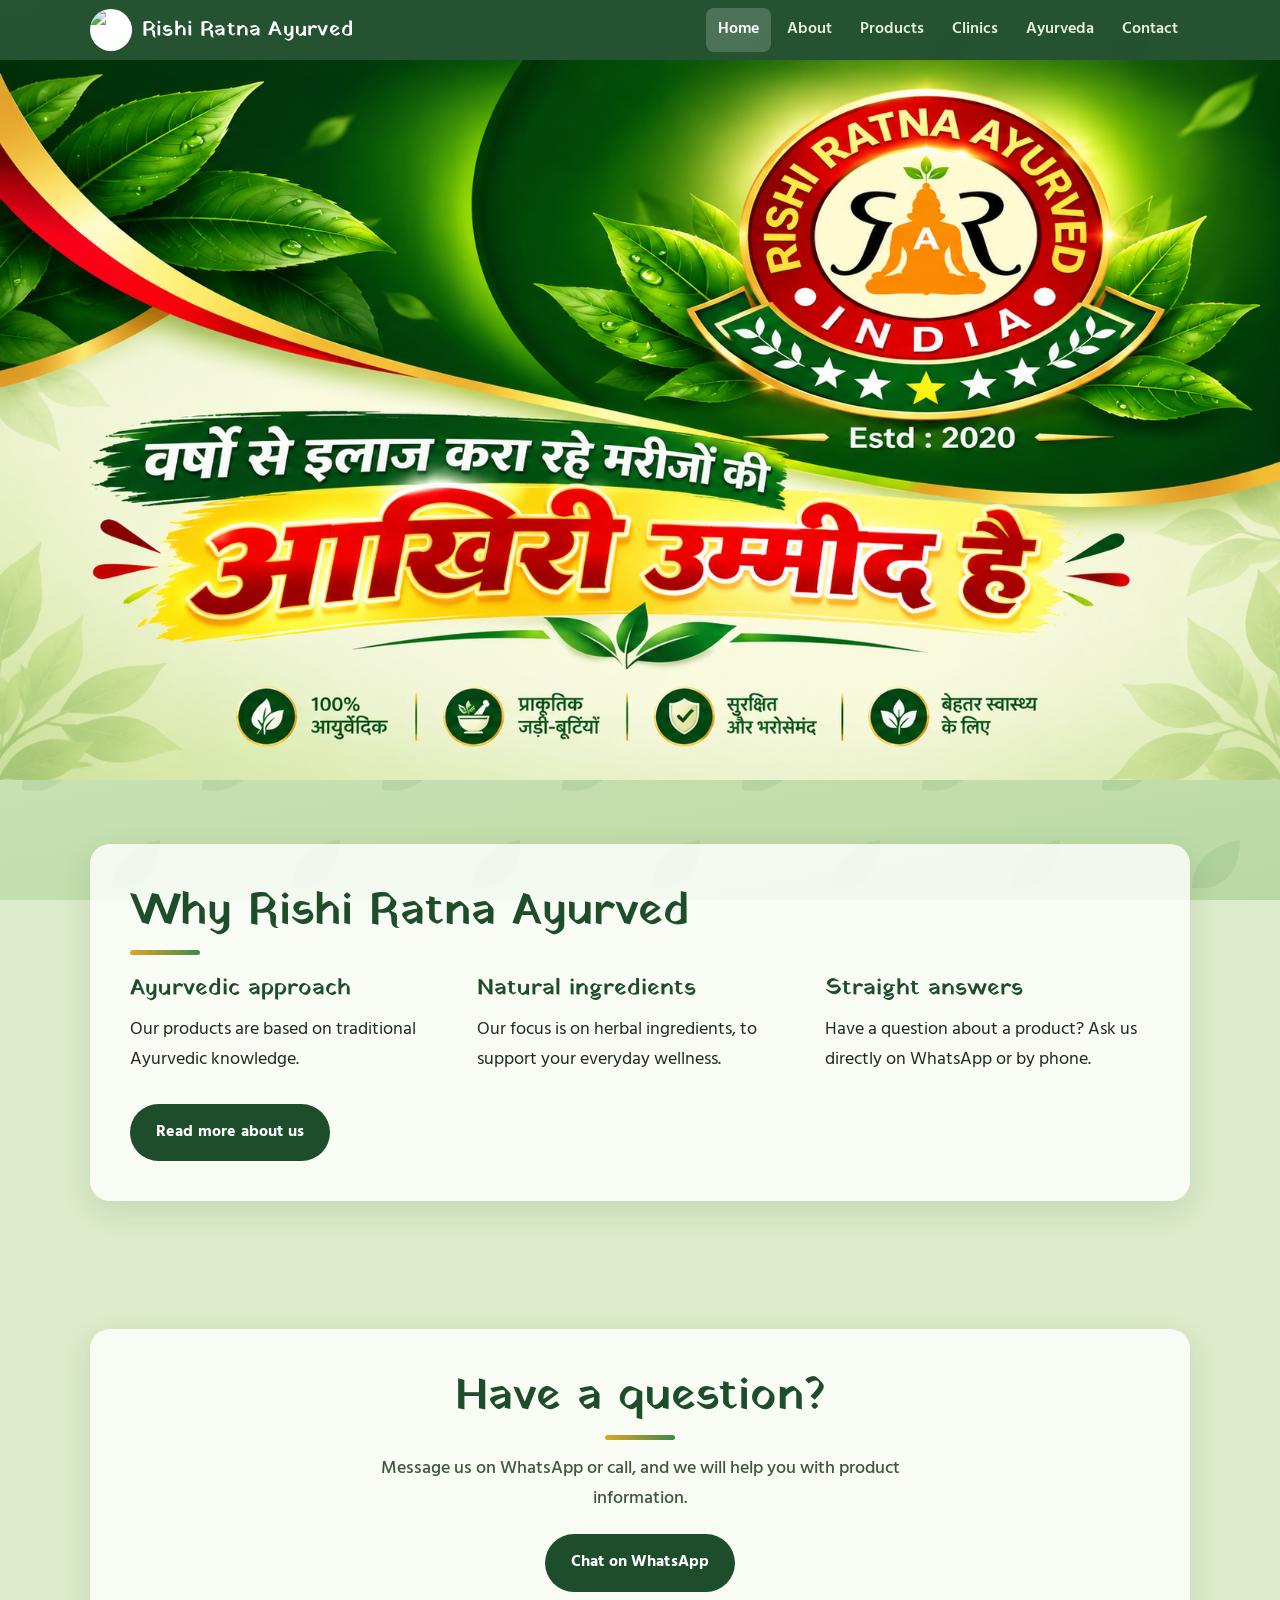
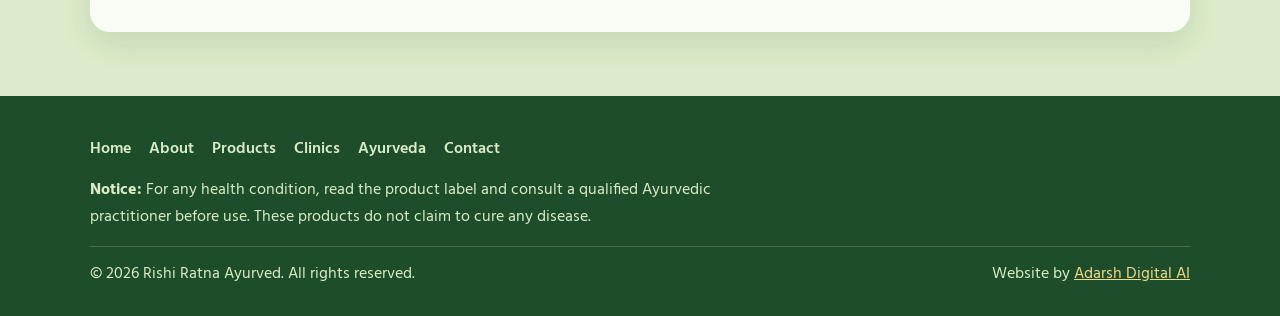
==== index.html @ 1068d110 "Update index.html" ====
<!DOCTYPE html>
<html lang="en">
<head>
<meta charset="UTF-8">
<meta name="viewport" content="width=device-width, initial-scale=1">
<title>Rishi Ratna Ayurved | Ayurvedic Syrups, Gopalganj, Bihar</title>
<meta name="description" content="Rishi Ratna Ayurved, Gopalganj (Bihar): Ayurvedic syrups based on traditional knowledge. Find our clinics and contact us on WhatsApp.">
<meta name="robots" content="index, follow">
<link rel="canonical" href="https://rishiratnaayurveda.netlify.app/">
<meta property="og:title" content="Rishi Ratna Ayurved | Ayurvedic Syrups, Gopalganj, Bihar">
<meta property="og:description" content="Ayurvedic syrups based on traditional knowledge. Find our clinics and contact us on WhatsApp.">
<meta property="og:type" content="website">
<meta property="og:url" content="https://rishiratnaayurveda.netlify.app/">
<meta property="og:image" content="https://rishiratnaayurveda.netlify.app/logo/rra.png">
<link rel="icon" href="logo/rra.png">
<link rel="preconnect" href="https://fonts.googleapis.com">
<link rel="preconnect" href="https://fonts.gstatic.com" crossorigin>
<link rel="stylesheet" href="style.css">
<script type="application/ld+json">{"@context":"https://schema.org","@type":"LocalBusiness","name":"Rishi Ratna Ayurved","telephone":"+919431873287","email":"info.rishiratnaayurved@gmail.com","url":"https://rishiratnaayurveda.netlify.app/","address":{"@type":"PostalAddress","streetAddress":"Gurumha, Post Sankhekhas","addressLocality":"Gopalganj","addressRegion":"Bihar","postalCode":"841438","addressCountry":"IN"}}</script>
</head>
<body>
<header>
  <div class="wrap bar">
    <a class="brand" href="index.html"><img src="logo/rra1.png" alt="Rishi Ratna Ayurved logo"><span>Rishi Ratna Ayurved</span></a>
    <button class="menu-btn" type="button" aria-label="Open menu" aria-expanded="false" aria-controls="nav"><span></span><span></span><span></span></button>
    <nav id="nav" aria-label="Main menu"><a href="index.html" class="active" aria-current="page">Home</a><a href="about.html">About</a><a href="products.html">Products</a><a href="clinics.html">Clinics</a><a href="ayurveda.html">Ayurveda</a><a href="contact.html">Contact</a></nav>
  </div>
</header>
<main>
  <h1 class="sr">Rishi Ratna Ayurved: Ayurvedic syrups, Gopalganj, Bihar</h1>

  <!-- Banner slider (images are set in main.js) -->
  <div class="bn" role="region" aria-roledescription="carousel" aria-label="Highlights">
    <div class="bn-track"></div>
    <button class="bn-btn prev" type="button" aria-label="Previous slide">&#8249;</button>
    <button class="bn-btn next" type="button" aria-label="Next slide">&#8250;</button>
    <div class="bn-dots"></div>
  </div>

  <section>
    <div class="wrap"><div class="panel">
      <h2>Why Rishi Ratna Ayurved</h2>
      <div class="cols">
        <div><h3>Ayurvedic approach</h3><p>Our products are based on traditional Ayurvedic knowledge.</p></div>
        <div><h3>Natural ingredients</h3><p>Our focus is on herbal ingredients, to support your everyday wellness.</p></div>
        <div><h3>Straight answers</h3><p>Have a question about a product? Ask us directly on WhatsApp or by phone.</p></div>
      </div>
      <p class="more"><a class="btn green" href="about.html">Read more about us</a></p>
    </div></div>
  </section>

  <section>
    <div class="wrap"><div class="panel cta">
      <h2>Have a question?</h2>
      <p class="sub">Message us on WhatsApp or call, and we will help you with product information.</p>
      <a class="btn green" href="https://wa.me/919431873287" target="_blank" rel="noopener">Chat on WhatsApp</a>
    </div></div>
  </section>
</main>
<footer>
  <div class="wrap">
    <div class="links"><a href="index.html">Home</a><a href="about.html">About</a><a href="products.html">Products</a><a href="clinics.html">Clinics</a><a href="ayurveda.html">Ayurveda</a><a href="contact.html">Contact</a></div>
    <p class="note"><strong>Notice:</strong> For any health condition, read the product label and consult a qualified Ayurvedic practitioner before use. These products do not claim to cure any disease.</p>
    <div class="copy">
      <span>&copy; <span id="yr">2026</span> Rishi Ratna Ayurved. All rights reserved.</span>
      <span>Website by <a href="https://www.instagram.com/adarshdigitalai" target="_blank" rel="noopener">Adarsh Digital AI</a></span>
    </div>
  </div>
</footer>
<script src="main.js"></script>
</body>
</html>
---- style.css ----
/* ============================================================
   RISHI RATNA AYURVED — MAIN STYLESHEET
   ============================================================
   1.  Fonts & Root Variables
   2.  Reset & Base
   3.  Navigation (Header)
   4.  Buttons
   5.  Hero (General + Small)
   6.  Sections & Headings
   7.  Panels & Columns
   8.  Products (Cards, Grid, Empty)
   9.  Products Page (Choose)
   10. Lightbox
   11. Contact
   12. Footer
   13. Pills
   14. Home Banner Slider
   15. Poster Slides (Dr. S. Kumar)
   16. Our Clinics Section (cards)
   17. Clinic Day Pages (details + CTA)
   18. Review Videos
   19. Hamburger Menu
   20. Responsive
   21. Reduced Motion
   ============================================================ */

/* ============ 1. FONTS & ROOT VARIABLES ============ */
@import url("https://fonts.googleapis.com/css2?family=Yatra+One&family=Hind:wght@400;500;600;700&display=swap");

:root{
  --forest:#1e4d2b;
  --leaf:#3f8a49;
  --moss:#8fb86b;
  --mist:#eef5e4;
  --bark:#5a3e2b;
  --turmeric:#e0a526;
  --ink:#1d2a20;
  --serif:"Yatra One","Noto Sans Devanagari",Georgia,serif;
  --sans:"Hind","Noto Sans Devanagari","Segoe UI",system-ui,sans-serif;
}

/* ============ 2. RESET & BASE ============ */
*{box-sizing:border-box;margin:0;padding:0}
html{scroll-behavior:smooth;scroll-padding-top:70px;-webkit-text-size-adjust:100%}
body{
  font-family:var(--sans);color:var(--ink);line-height:1.7;font-size:18px;
  background-color:#dcebc9;
  background-image:
    url("data:image/svg+xml,%3Csvg xmlns='http://www.w3.org/2000/svg' width='180' height='180' viewBox='0 0 180 180'%3E%3Cg fill='%232f6b3a' fill-opacity='.09'%3E%3Cpath d='M22 70C22 36 50 18 80 14c0 34-18 62-58 56z'/%3E%3Cpath d='M112 168c0-28 22-44 48-48 0 28-14 52-48 48z'/%3E%3Cpath d='M130 40c0-16 12-26 28-28 0 16-8 30-28 28z'/%3E%3C/g%3E%3C/svg%3E"),
    linear-gradient(170deg,#e9f4da 0%,#cfe5bb 55%,#b9d9a3 100%);
  background-attachment:fixed;
}
a{color:inherit}
img{max-width:100%}
:focus-visible{outline:3px solid var(--turmeric);outline-offset:2px}
.wrap{width:min(1100px,92%);margin-inline:auto}

/* ============ 3. NAVIGATION (HEADER) ============ */
header{position:sticky;top:0;z-index:20;background:rgba(30,77,43,.96);backdrop-filter:blur(6px)}
.bar{display:flex;align-items:center;justify-content:space-between;gap:12px;padding:8px 0}
.brand{display:flex;align-items:center;gap:10px;text-decoration:none;color:#fff;font-family:var(--serif);font-size:1.3rem;letter-spacing:.01em;white-space:nowrap}
.brand img{width:42px;height:42px;border-radius:50%;background:#fff;object-fit:contain}
nav{display:flex;gap:4px;overflow-x:auto}
nav a{color:#e5f1d6;text-decoration:none;padding:8px 12px;border-radius:8px;font-size:1.02rem;font-weight:600;white-space:nowrap}
nav a:hover{background:rgba(255,255,255,.14)}
nav a.active{background:rgba(255,255,255,.18);color:#fff}

/* ============ 4. BUTTONS ============ */
.btn{display:inline-block;padding:13px 24px;border-radius:999px;text-decoration:none;border:2px solid transparent;cursor:pointer;font:inherit;font-weight:700;font-size:1.02rem;letter-spacing:.01em}
.btn.gold{background:var(--turmeric);color:#2b2105}
.btn.gold:hover{background:#f0b838}
.btn.line{border-color:#cfe5bb;color:#fff}
.btn.line:hover{background:rgba(255,255,255,.14)}
.btn.green{background:var(--forest);color:#fff}
.btn.green:hover{background:var(--leaf)}
.btn.wa{background:#25D366;color:#fff}
.btn.wa:hover{background:#1ebe57}
.btn.map-btn{background:var(--bark);color:#fff}
.btn.map-btn:hover{background:#6e4d36}

/* ============ 5. HERO (GENERAL + SMALL) ============ */
.hero{position:relative;overflow:hidden;color:#fff;padding:84px 0 96px;
  background:
    radial-gradient(circle at 85% 20%,rgba(224,165,38,.28),transparent 45%),
    linear-gradient(135deg,#17401f 0%,#2c6a38 55%,#4f9a50 100%)}
.hero svg.leaf{position:absolute;pointer-events:none}
.hero .l1{right:-60px;bottom:-40px;width:420px;opacity:.16}
.hero .l2{left:-90px;top:-70px;width:320px;opacity:.1;transform:rotate(200deg)}
.hero .in{position:relative;max-width:640px}
.hero h1{font-family:var(--serif);font-weight:400;font-size:clamp(2.4rem,6.5vw,4rem);line-height:1.2;letter-spacing:.01em;text-shadow:0 2px 14px rgba(0,0,0,.25);margin-bottom:16px}
.hero p{font-size:1.2rem;font-weight:500;color:#e7f3d9;margin-bottom:28px}
.btns{display:flex;flex-wrap:wrap;gap:12px}
.hero.small{padding:48px 0 56px}
.hero.small h1{font-size:clamp(2.1rem,5.5vw,3.2rem);margin-bottom:10px}
.hero.small p{margin-bottom:0}
.hero .wrap.in{max-width:none}
.hero .in>*{max-width:640px}

/* ============ 6. SECTIONS & HEADINGS ============ */
section{padding:64px 0}
section.tight{padding:36px 0 0}
h2{font-family:var(--serif);font-weight:400;font-size:clamp(1.9rem,4.5vw,2.8rem);color:var(--forest);margin-bottom:14px;line-height:1.25}
h2::after{content:"";display:block;width:70px;height:5px;border-radius:5px;margin-top:10px;background:linear-gradient(90deg,var(--turmeric),var(--leaf))}
.cta h2::after,.choice h2::after{margin-inline:auto}
.sub{font-size:1.1rem;font-weight:500;color:#41563f;margin-bottom:32px;max-width:60ch}

/* ============ 7. PANELS & COLUMNS ============ */
.panel{background:rgba(255,255,255,.82);border-radius:20px;padding:clamp(22px,4vw,40px);box-shadow:0 10px 30px rgba(30,77,43,.12)}
.cols{display:grid;grid-template-columns:repeat(auto-fit,minmax(230px,1fr));gap:22px;margin-top:8px}
.cols h3{font-family:var(--serif);font-weight:400;color:var(--forest);font-size:1.45rem;margin-bottom:6px}
.more{margin-top:28px}
.cta{text-align:center}
.cta p{margin:0 auto 20px;max-width:55ch}

/* About / Ayurveda */
.two{display:grid;grid-template-columns:1.5fr 1fr;gap:36px;align-items:center}
.two p{margin-bottom:14px}
.ticks{list-style:none;display:grid;gap:14px}
.ticks li{display:flex;gap:12px;align-items:center;font-weight:600;color:var(--forest)}
.ticks li::before{content:"\2713";flex:none;width:26px;height:26px;border-radius:50%;background:var(--leaf);color:#fff;display:grid;place-items:center;font-size:.9rem}

/* ============ 8. PRODUCTS (CARDS, GRID, EMPTY) ============ */
.grid{display:grid;grid-template-columns:repeat(auto-fill,minmax(235px,1fr));gap:22px}
.card{background:#fff;border-radius:18px;overflow:hidden;display:flex;flex-direction:column;box-shadow:0 8px 22px rgba(30,77,43,.14)}
.card .pic{aspect-ratio:1/1;background:var(--mist);display:grid;place-items:center}
.card img{width:100%;height:100%;object-fit:contain;padding:10px}
.card .body{padding:16px 18px 20px;display:flex;flex-direction:column;gap:6px;flex:1}
.card h3{font-family:var(--serif);font-weight:400;font-size:1.25rem;color:var(--forest)}
.tag{font-size:.9rem;color:var(--bark);font-weight:700}
.card p{font-size:.95rem;color:#3d4f3f}
.meta{font-size:.9rem;color:#2d3f2f}
.card .btn{margin-top:auto;text-align:center;padding:10px 16px;font-size:.95rem}
.grid.big{grid-template-columns:repeat(2,1fr);gap:26px}
.card .pic{display:block;position:relative;width:100%;padding:0;border:0;background:#111;cursor:zoom-in;aspect-ratio:3/2}
.card .pic img{width:100%;height:100%;object-fit:contain;padding:0;display:block}
.card .pic::after{content:"Tap to enlarge";position:absolute;right:10px;bottom:10px;background:rgba(0,0,0,.62);color:#fff;font-size:.76rem;padding:3px 11px;border-radius:999px}
.grid.big .card h3{font-size:1.6rem}
.points{list-style:none;display:grid;gap:9px;margin:6px 0 12px}
.points li{position:relative;padding-left:28px;font-size:1.05rem;font-weight:500;line-height:1.5;color:#2a3d2c}
.points li::before{content:"\2713";position:absolute;left:0;top:2px;width:19px;height:19px;border-radius:50%;background:var(--leaf);color:#fff;font-size:.72rem;display:grid;place-items:center}
.empty{grid-column:1/-1;background:rgba(255,255,255,.82);border-radius:18px;padding:28px 22px;text-align:center;display:grid;gap:14px;justify-items:center}
.empty .btn{width:auto}

/* ============ 9. PRODUCTS PAGE (CHOOSE) ============ */
.choose{display:grid;grid-template-columns:repeat(2,1fr);gap:26px}
.choice{display:flex;flex-direction:column;align-items:center;text-align:center;gap:12px;padding:38px 24px 32px;border-radius:22px;background:rgba(255,255,255,.92);text-decoration:none;color:var(--ink);border:2px solid transparent;box-shadow:0 10px 30px rgba(30,77,43,.14);transition:transform .25s,border-color .25s}
.choice:hover,.choice:focus-visible{transform:translateY(-6px);border-color:var(--turmeric)}
.choice .ico{width:104px;height:104px;border-radius:50%;display:grid;place-items:center;font-size:3.2rem;background:var(--mist)}
.choice h2{margin-bottom:0}
.choice p{max-width:32ch}
.choice .btn{margin-top:6px}
.back a{font-weight:700;color:var(--forest);text-decoration:none;border-bottom:2px solid var(--turmeric)}

/* ============ 10. LIGHTBOX ============ */
.lightbox{position:fixed;inset:0;z-index:50;background:rgba(0,0,0,.9);display:grid;place-items:center;padding:14px;cursor:zoom-out}
.lightbox img{max-width:100%;max-height:100%;object-fit:contain;border-radius:8px}
.lb-close{position:absolute;top:10px;right:12px;z-index:2;width:46px;height:46px;border-radius:50%;border:2px solid rgba(255,255,255,.65);background:rgba(0,0,0,.45);color:#fff;font-size:1.9rem;line-height:1;cursor:pointer;padding-bottom:3px}

/* ============ 11. CONTACT ============ */
.contact{display:grid;grid-template-columns:repeat(auto-fit,minmax(280px,1fr));gap:32px}
.contact dt{font-weight:600;color:var(--bark);margin-top:14px}
.contact dd a{color:var(--forest)}
.contact dd,.contact dd a,.note,footer a{overflow-wrap:anywhere}
.contact>*{min-width:0}
form{display:grid;gap:12px}
label{font-weight:500;font-size:.95rem}
input,textarea{width:100%;padding:12px 14px;border:1.5px solid #b7cfa3;border-radius:12px;font:inherit;background:#fff}
input:focus,textarea:focus{outline:3px solid rgba(224,165,38,.5);border-color:var(--turmeric)}

/* ============ 12. FOOTER ============ */
footer{background:var(--forest);color:#d9ecc7;padding:40px 0 28px;font-size:1rem}
footer .note{max-width:70ch;margin-bottom:14px}
footer .copy{border-top:1px solid rgba(255,255,255,.18);padding-top:14px;margin-top:14px;display:flex;flex-wrap:wrap;gap:8px 20px;justify-content:space-between}
footer a{color:#f1d98a}
footer .links{display:flex;flex-wrap:wrap;gap:6px 18px;margin-bottom:14px}
footer .links a{color:#d9ecc7;text-decoration:none;font-weight:600}
footer .links a:hover{text-decoration:underline}

/* ============ 13. PILLS ============ */
.pills{display:flex;flex-wrap:wrap;gap:10px;margin-top:4px}
.pills a{padding:10px 22px;border-radius:999px;background:var(--forest);color:#fff;text-decoration:none;font-weight:600}
.pills a:hover{background:var(--leaf)}
.pills b{background:var(--turmeric);color:#2b2105;border-radius:999px;padding:0 9px;margin-left:6px;font-size:.85rem}

/* ============ 14. HOME BANNER SLIDER ============ */
.sr{position:absolute;width:1px;height:1px;overflow:hidden;clip:rect(0 0 0 0);white-space:nowrap}
.bn{position:relative;overflow:hidden;background:#17401f}
.bn-track{display:flex;transition:transform .8s cubic-bezier(.65,0,.35,1)}
.bn-slide{flex:0 0 100%;min-width:100%;position:relative;overflow:hidden;display:grid;place-items:center;background:#17401f}
/* side space: fallback = blurred copy of the picture */
.bn-slide::before{content:"";position:absolute;inset:0;background:var(--bg) center/cover no-repeat;filter:blur(26px);transform:scale(1.1)}
/* side space: JS copies the picture's own edge colours (seamless) */
.bn-slide.ed::before{background:linear-gradient(to bottom,var(--gl)) left/50.5% 100% no-repeat,linear-gradient(to bottom,var(--gr)) right/50.5% 100% no-repeat;filter:none;transform:none}
.bn-slide picture{position:relative;z-index:1;display:flex;justify-content:center;width:100%}
/* whole picture always visible: never taller than the screen */
.bn-slide img{display:block;width:auto;max-width:100%;height:auto;max-height:calc(100vh - 66px);max-height:calc(100svh - 66px)}
.bn-btn{position:absolute;top:50%;transform:translateY(-50%);z-index:3;width:44px;height:44px;border-radius:50%;border:2px solid rgba(255,255,255,.6);background:rgba(20,60,30,.5);color:#fff;font-size:1.7rem;line-height:1;cursor:pointer;padding-bottom:4px}
.bn-btn:hover{background:rgba(20,60,30,.8)}
.bn-btn.prev{left:12px}.bn-btn.next{right:12px}
.bn-dots{position:absolute;left:0;right:0;bottom:14px;display:flex;justify-content:center;gap:10px;z-index:3}
.bn-dots button{width:12px;height:12px;border-radius:50%;border:2px solid #fff;background:transparent;cursor:pointer;padding:0;box-shadow:0 0 0 1px rgba(0,0,0,.35)}
.bn-dots button[aria-current="true"]{background:var(--turmeric);border-color:var(--turmeric)}
.bn.one .bn-btn,.bn.one .bn-dots{display:none}
@media(max-width:700px){.bn-btn{display:none}}
@media (prefers-reduced-motion:reduce){.bn-track{transition:none}}

/* ============ 15. POSTER SLIDES ============ */
.slide.pz{padding:34px 0 66px;text-align:center;color:#1b3a1f;font-family:"Noto Sans Devanagari",var(--sans);flex-direction:column;justify-content:center;align-items:center;text-shadow:none}
.slide.pz>.wrap{display:flex;flex-direction:column;align-items:center;gap:12px}
.slide.s3{background:url("data:image/svg+xml,%3Csvg xmlns='http://www.w3.org/2000/svg' width='180' height='180' viewBox='0 0 180 180'%3E%3Cg fill='%232f6b3a' fill-opacity='.08'%3E%3Cpath d='M22 70C22 36 50 18 80 14c0 34-18 62-58 56z'/%3E%3Cpath d='M112 168c0-28 22-44 48-48 0 28-14 52-48 48z'/%3E%3C/g%3E%3C/svg%3E"),linear-gradient(135deg,#f4faea 0%,#d6ebbb 100%)}
.slide.s4{background:url("data:image/svg+xml,%3Csvg xmlns='http://www.w3.org/2000/svg' width='180' height='180' viewBox='0 0 180 180'%3E%3Cg fill='%232f6b3a' fill-opacity='.08'%3E%3Cpath d='M22 70C22 36 50 18 80 14c0 34-18 62-58 56z'/%3E%3Cpath d='M112 168c0-28 22-44 48-48 0 28-14 52-48 48z'/%3E%3C/g%3E%3C/svg%3E"),linear-gradient(135deg,#eaf6d8 0%,#c4e2a2 100%)}
.pz-title{font-family:"Yatra One","Noto Sans Devanagari",serif;font-weight:400;color:#8a1c1c;font-size:clamp(2rem,5.5vw,3.4rem);line-height:1.2}
.pill{display:inline-block;padding:.2em 1.1em;border-radius:22px;font-weight:700;font-size:clamp(1rem,2.4vw,1.35rem);line-height:1.5}
.pill.green{background:#1e5a2b;color:#fff}
.pill.maroon{background:#8a1c1c;color:#fff}
.pill.navy{background:#1f3b7a;color:#fff}
.pill.purple{background:#7a2a7a;color:#fff}
.pill.cream{background:#fff8dc;color:#1b3a1f;border:2px solid #1e5a2b}
.pill em{font-style:normal;color:#c0141c;font-weight:800}
.pz-row{display:grid;grid-template-columns:repeat(3,1fr);gap:14px;width:100%}
.pz-card{border:2px solid;border-radius:16px;padding:12px 10px 14px;display:flex;flex-direction:column;align-items:center;gap:8px}
.pz-card .txt{font-weight:500;font-size:clamp(.95rem,1.8vw,1.1rem);line-height:1.6}
.pz-card .txt b{font-weight:800}
.pz-card.c1{background:#fff4e2;border-color:#e3b25a}
.pz-card.c2{background:#eaf2ff;border-color:#7d9fe0}
.pz-card.c3{background:#fbeaf7;border-color:#cf82c2}
.pz-spec{background:#ffe94a;color:#8a1c1c;font-weight:800;font-size:clamp(1.05rem,2.6vw,1.6rem);line-height:1.5;border-radius:16px;padding:10px 18px;border:2px solid #d4b800;width:100%}
.pz-chips{list-style:none;display:grid;grid-template-columns:repeat(4,1fr);gap:10px;width:100%}
.pz-chips li{background:#1e5a2b;color:#fff;font-weight:700;border-radius:12px;padding:10px 8px;font-size:clamp(.95rem,1.8vw,1.1rem)}
.pz-call{display:inline-flex;flex-wrap:wrap;justify-content:center;align-items:center;gap:6px 12px;background:#8a1c1c;color:#fff;border-radius:999px;padding:8px 24px;font-weight:800;font-size:clamp(1.05rem,2.6vw,1.6rem)}
.pz-call a{color:#ffe94a;text-decoration:none}
.pz-call i{font-style:normal;opacity:.7}

/* ============ 16. OUR CLINICS SECTION (CARDS) ============ */
.clinic-grid{display:grid;grid-template-columns:repeat(3,1fr);gap:24px}

.clinic-card{
  background:#fff;border-radius:20px;overflow:hidden;
  display:flex;flex-direction:column;
  box-shadow:0 10px 26px rgba(30,77,43,.14);
  transition:transform .25s ease,box-shadow .25s ease;
  border:1px solid rgba(30,77,43,.08);
  color:inherit;text-decoration:none;
}
.clinic-card:hover{transform:translateY(-6px);box-shadow:0 14px 34px rgba(30,77,43,.2)}

.clinic-day{position:relative;text-align:center;padding:24px 18px 20px;color:#fff;font-family:var(--serif)}
.clinic-day h3{font-family:var(--serif);font-weight:400;font-size:1.6rem;line-height:1.3;margin:6px 0 4px}
.clinic-day-en{font-size:.85rem;font-weight:600;letter-spacing:.08em;text-transform:uppercase;opacity:.85}
.clinic-icon{font-size:1.9rem;display:block;line-height:1}

.day-mon{background:linear-gradient(135deg,#1f3b7a,#3a63b8)}
.day-thu{background:linear-gradient(135deg,#1e4d2b,#3f8a49)}
.day-sat{background:linear-gradient(135deg,#7a2a7a,#a94fa9)}

.clinic-body{padding:20px 22px 24px;display:flex;flex-direction:column;gap:10px;flex:1}
.clinic-body h4{font-family:var(--serif);font-weight:400;color:var(--forest);font-size:1.2rem;line-height:1.35}
.clinic-addr{color:#3d4f3f;font-size:.98rem;line-height:1.6}

.clinic-timing{display:flex;justify-content:space-between;align-items:center;gap:10px;background:var(--mist);border-left:4px solid var(--leaf);border-radius:10px;padding:10px 14px;margin-top:4px}
.time-label{font-weight:700;color:var(--forest);font-size:.9rem}
.time-val{font-weight:600;color:#2a3d2c;font-size:.95rem}

.clinic-actions{display:flex;gap:10px;margin-top:6px}
.clinic-actions:first-of-type{margin-top:auto;padding-top:12px}
.clinic-actions .btn{flex:1;text-align:center;padding:11px 12px;font-size:.92rem;border-radius:999px}

.clinic-note{margin-top:30px;text-align:center;font-size:1.05rem;background:rgba(255,255,255,.82);border-radius:999px;padding:14px 22px;box-shadow:0 6px 18px rgba(30,77,43,.1);max-width:520px;margin-inline:auto}
.clinic-note a{color:var(--forest);font-weight:700;text-decoration:none}
.clinic-note a:hover{text-decoration:underline}
.clinic-note i{font-style:normal;opacity:.5;margin:0 6px}

/* ============ 17. CLINIC DAY PAGES ============ */
.back-day{margin-bottom:14px;font-size:.95rem}
.back-day a{color:#fff;text-decoration:none;font-weight:600;opacity:.85}
.back-day a:hover{opacity:1;text-decoration:underline}

.day-en{font-size:1rem;font-weight:500;color:#e7f3d9;margin-top:-6px}

/* Coloured hero per day */
.day-mon-hero{background:linear-gradient(135deg,#1f3b7a 0%,#3a63b8 100%) !important}
.day-thu-hero{background:linear-gradient(135deg,#1e4d2b 0%,#3f8a49 100%) !important}
.day-sat-hero{background:linear-gradient(135deg,#7a2a7a 0%,#a94fa9 100%) !important}

/* Clinic details grid */
.clinic-detail-grid{display:grid;grid-template-columns:repeat(auto-fit,minmax(220px,1fr));gap:22px;margin-top:8px}
.clinic-info-block h3{font-family:var(--serif);font-weight:400;color:var(--forest);font-size:1.2rem;margin-bottom:6px}
.clinic-info-block p{font-size:1rem;color:#3d4f3f;line-height:1.6}
.clinic-info-block .muted{font-size:.9rem;color:#6a7a6a;font-weight:600}
.clinic-info-block a{color:var(--forest);font-weight:700;text-decoration:none}
.clinic-info-block a:hover{text-decoration:underline}

.clinic-cta-row{display:flex;flex-wrap:wrap;gap:12px;margin-top:26px;padding-top:20px;border-top:1px solid rgba(30,77,43,.12)}
.clinic-cta-row .btn{flex:1 1 180px;text-align:center}

/* ============ 18. REVIEW VIDEOS ============ */
.review-grid{display:grid;grid-template-columns:repeat(auto-fit,minmax(280px,1fr));gap:24px;margin-top:8px}

.review-card{
  background:#fff;border-radius:18px;overflow:hidden;
  box-shadow:0 8px 22px rgba(30,77,43,.14);
  display:flex;flex-direction:column;
  transition:transform .25s ease,box-shadow .25s ease;
}
.review-card:hover{transform:translateY(-4px);box-shadow:0 12px 28px rgba(30,77,43,.2)}

.review-video{position:relative;width:100%;aspect-ratio:16/9;background:#000}
.review-video iframe{position:absolute;inset:0;width:100%;height:100%;border:0}

.review-meta{padding:16px 18px 20px;display:flex;flex-direction:column;gap:4px}
.review-meta h4{font-family:var(--serif);font-weight:400;color:var(--forest);font-size:1.15rem}
.review-loc{font-size:.9rem;color:var(--bark);font-weight:600}
.review-text{font-size:.98rem;color:#3d4f3f;font-style:italic;margin-top:6px;line-height:1.55}

/* ============ 19. HAMBURGER MENU ============ */
.menu-btn{display:none;flex:none;width:46px;height:46px;border:2px solid rgba(255,255,255,.5);border-radius:10px;background:transparent;cursor:pointer;padding:0;flex-direction:column;justify-content:center;align-items:center;gap:5px}
.menu-btn:hover{background:rgba(255,255,255,.12)}
.menu-btn span{display:block;width:22px;height:2.5px;background:#fff;border-radius:2px;transition:transform .25s,opacity .2s}
.menu-btn[aria-expanded="true"] span:nth-child(1){transform:translateY(7.5px) rotate(45deg)}
.menu-btn[aria-expanded="true"] span:nth-child(2){opacity:0}
.menu-btn[aria-expanded="true"] span:nth-child(3){transform:translateY(-7.5px) rotate(-45deg)}

/* ============ 20. RESPONSIVE ============ */
@media(max-width:900px){
  .clinic-grid{grid-template-columns:1fr;gap:20px}
}

@media(max-width:820px){
  body{background-attachment:scroll}
  .bar{flex-wrap:nowrap;justify-content:space-between;gap:10px;padding:8px 0}
  .brand{font-size:1.15rem;min-width:0}
  .menu-btn{display:flex}
  header nav{display:none;position:absolute;top:100%;left:0;right:0;flex-direction:column;gap:0;background:#1e4d2b;padding:6px 4% 10px;box-shadow:0 14px 24px rgba(0,0,0,.28);max-height:calc(100vh - 70px);overflow-x:hidden;overflow-y:auto}
  header nav.open{display:flex}
  header nav a{flex:none;text-align:left;padding:14px 12px;font-size:1.1rem;border-radius:0;border-bottom:1px solid rgba(255,255,255,.14)}
  header nav a:last-child{border-bottom:0}
}

@media(max-width:760px){
  .two{grid-template-columns:1fr}
  .pz-row{grid-template-columns:1fr}
  .pz-card{padding:8px 10px 10px;gap:4px}
  .pz-chips{grid-template-columns:repeat(2,1fr)}
  .slide.pz{padding:26px 0 62px}
  .pz-call{border-radius:22px;padding:8px 16px}
}

@media(max-width:700px){
  body{font-size:17px}
  .choose{grid-template-columns:1fr}
  .grid.big{grid-template-columns:1fr;gap:20px}
  .grid.big .card{border-radius:16px}
  .grid.big .card h3{font-size:1.4rem}
  .grid.big .card .body{padding:14px 16px 18px;gap:6px}
  .grid.big .card .tag{font-size:.85rem}
  .grid.big .card .btn{font-size:1rem;padding:12px 16px;border-radius:999px}
}

@media(max-width:600px){
  section{padding:44px 0}
  section.tight{padding:30px 0 0}
  .clinic-day{padding:20px 14px 16px}
  .clinic-day h3{font-size:1.35rem}
  .clinic-body{padding:16px 18px 20px}
  .clinic-actions{flex-direction:column}
  .clinic-note{border-radius:16px;font-size:1rem;padding:14px 18px}
  .clinic-cta-row{flex-direction:column}
  .clinic-cta-row .btn{flex:none;width:100%}
  .review-grid{grid-template-columns:1fr;gap:18px}
}

@media(max-width:340px){
  .brand{font-size:1rem;gap:8px}
  .brand img{width:36px;height:36px}
  .menu-btn{width:42px;height:42px}
  .panel{padding:18px}
}

/* ============ 21. REDUCED MOTION ============ */
@media (prefers-reduced-motion:reduce){
  html{scroll-behavior:auto}
  .bn-track,.choice{transition:none}
  .choice:hover{transform:none}
}
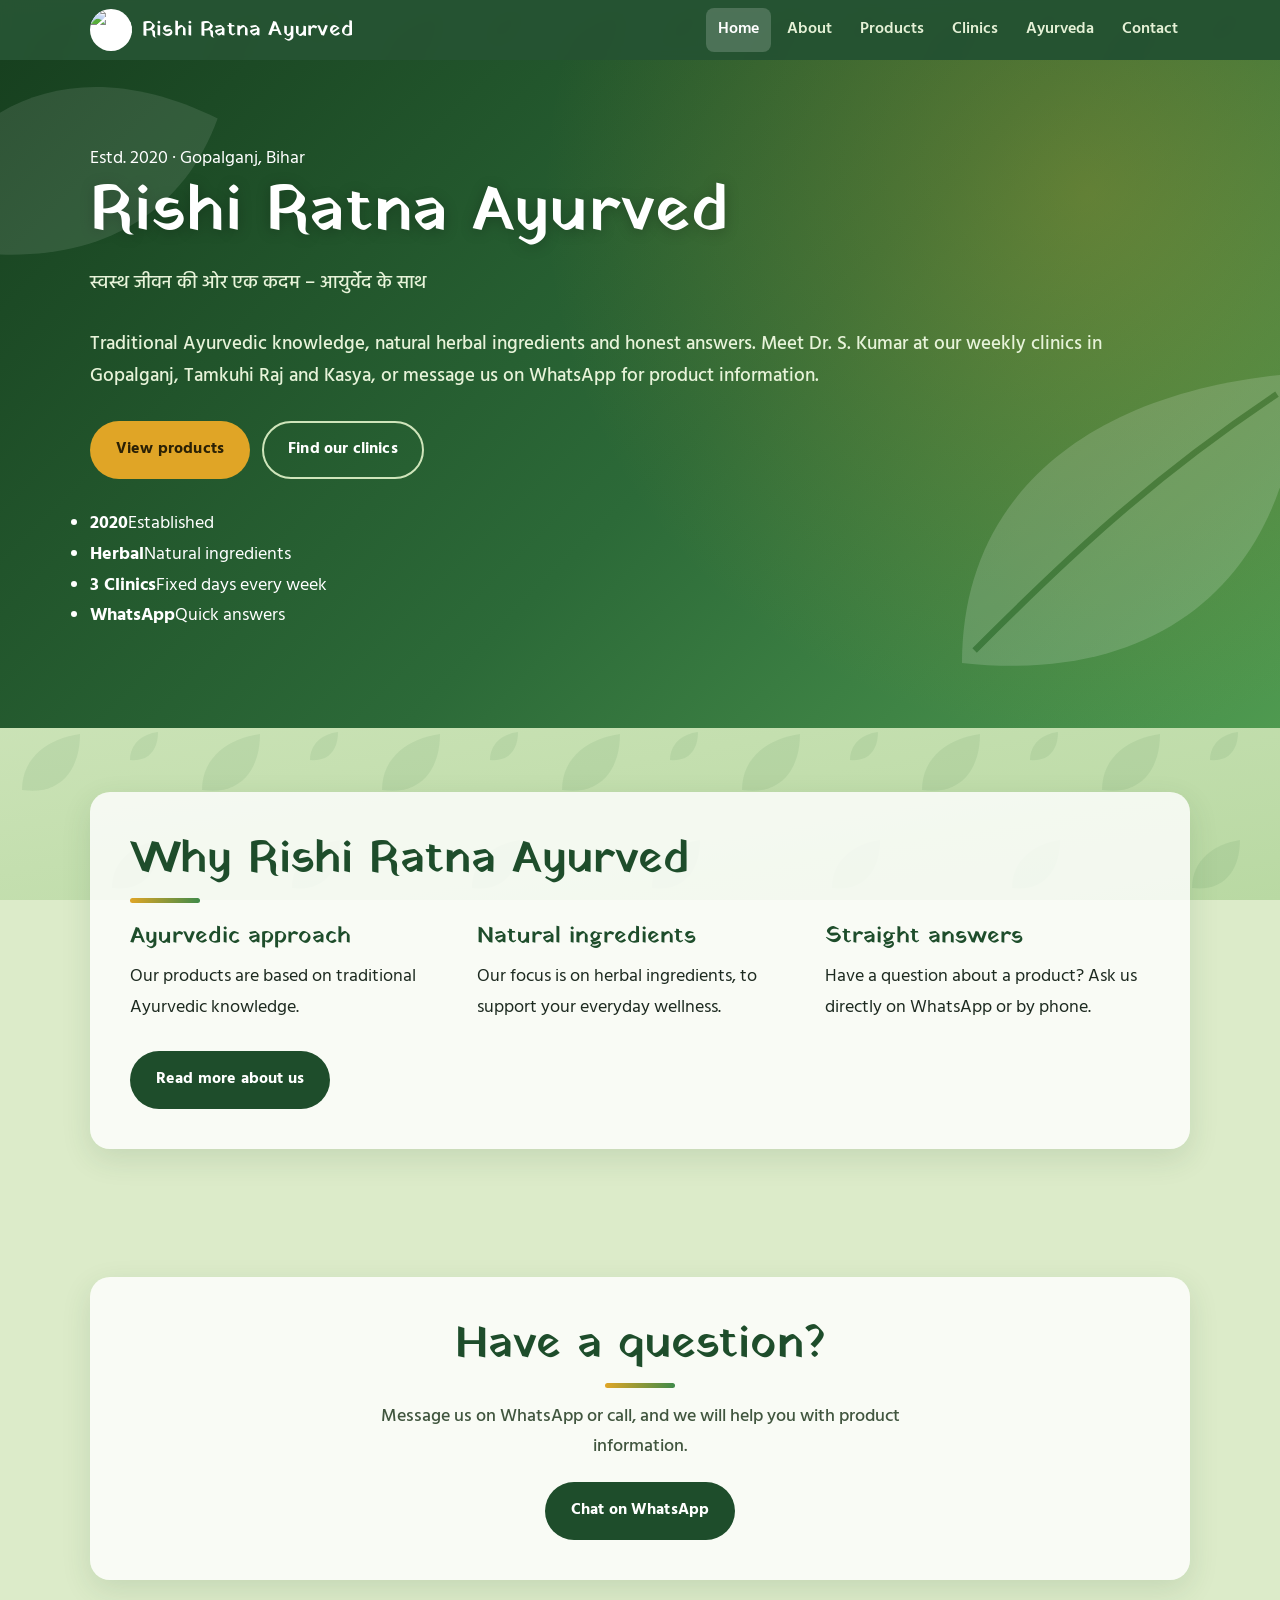
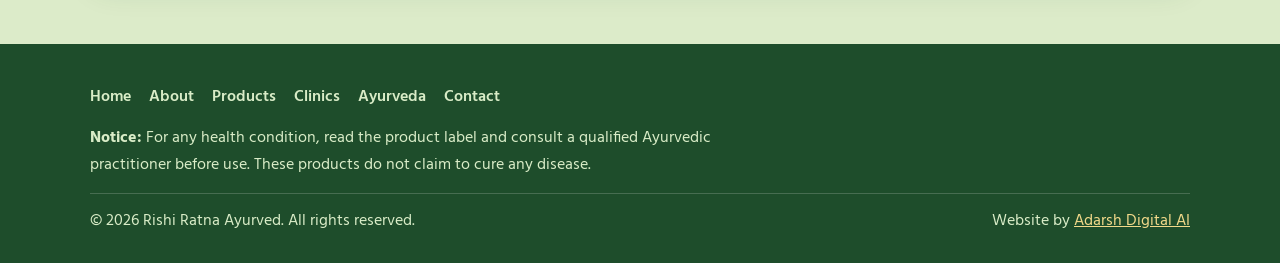
==== commit 34614857: "Implement hero section with introductory content Added a hero section with introduction and product " ====
--- a/index.html
+++ b/index.html
@@ -21,21 +21,36 @@
 <body>
 <header>
   <div class="wrap bar">
-    <a class="brand" href="index.html"><img src="logo/rra1.png" alt="Rishi Ratna Ayurved logo"><span>Rishi Ratna Ayurved</span></a>
+    <a class="brand" href="index.html"><img src="logo/rra.png" alt="Rishi Ratna Ayurved logo"><span>Rishi Ratna Ayurved</span></a>
     <button class="menu-btn" type="button" aria-label="Open menu" aria-expanded="false" aria-controls="nav"><span></span><span></span><span></span></button>
     <nav id="nav" aria-label="Main menu"><a href="index.html" class="active" aria-current="page">Home</a><a href="about.html">About</a><a href="products.html">Products</a><a href="clinics.html">Clinics</a><a href="ayurveda.html">Ayurveda</a><a href="contact.html">Contact</a></nav>
   </div>
 </header>
 <main>
-  <h1 class="sr">Rishi Ratna Ayurved: Ayurvedic syrups, Gopalganj, Bihar</h1>
-
-  <!-- Banner slider (images are set in main.js) -->
-  <div class="bn" role="region" aria-roledescription="carousel" aria-label="Highlights">
-    <div class="bn-track"></div>
-    <button class="bn-btn prev" type="button" aria-label="Previous slide">&#8249;</button>
-    <button class="bn-btn next" type="button" aria-label="Next slide">&#8250;</button>
-    <div class="bn-dots"></div>
-  </div>
+  <!-- HOME HERO: opens the site with a short introduction -->
+  <section class="hero home">
+    <svg class="leaf l1" viewBox="0 0 200 200" aria-hidden="true"><path fill="#fff" d="M20 150C20 70 80 20 180 12c0 80-50 150-160 138z"/><path stroke="#17401f" stroke-width="3" fill="none" d="M26 144C70 100 110 62 170 22"/></svg>
+    <svg class="leaf l2" viewBox="0 0 200 200" aria-hidden="true"><path fill="#fff" d="M20 150C20 70 80 20 180 12c0 80-50 150-160 138z"/></svg>
+    <div class="wrap hero-grid">
+      <div class="hero-copy">
+        <span class="hero-badge">Estd. 2020 &middot; Gopalganj, Bihar</span>
+        <h1>Rishi Ratna Ayurved</h1>
+        <p class="hero-hi">स्वस्थ जीवन की ओर एक कदम &ndash; आयुर्वेद के साथ</p>
+        <p>Traditional Ayurvedic knowledge, natural herbal ingredients and honest answers. Meet Dr. S. Kumar at our weekly clinics in Gopalganj, Tamkuhi Raj and Kasya, or message us on WhatsApp for product information.</p>
+        <div class="btns">
+          <a class="btn gold" href="products.html">View products</a>
+          <a class="btn line" href="clinics.html">Find our clinics</a>
+        </div>
+      </div>
+      <img class="hero-logo" src="logo/rra.png" alt="">
+    </div>
+    <ul class="wrap hero-facts">
+      <li><b>2020</b><span>Established</span></li>
+      <li><b>Herbal</b><span>Natural ingredients</span></li>
+      <li><b>3 Clinics</b><span>Fixed days every week</span></li>
+      <li><b>WhatsApp</b><span>Quick answers</span></li>
+    </ul>
+  </section>
 
   <section>
     <div class="wrap"><div class="panel">
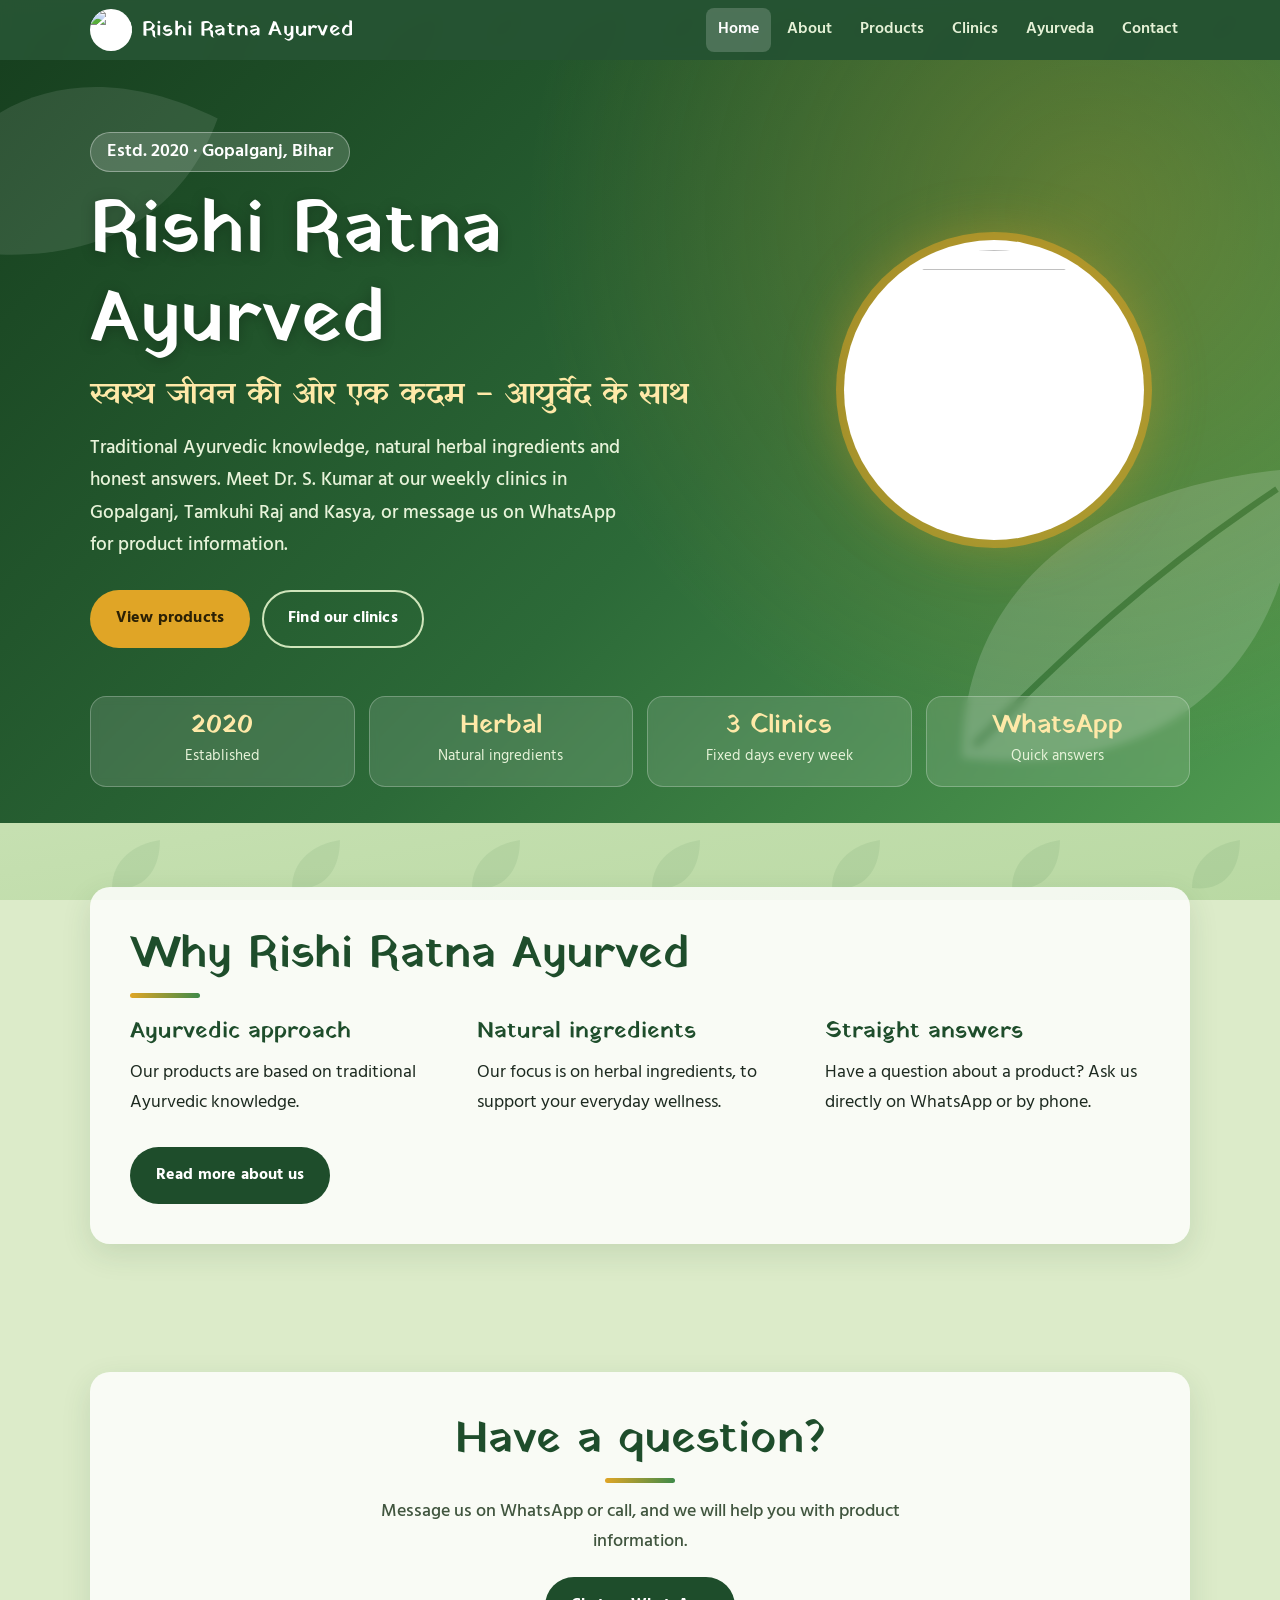
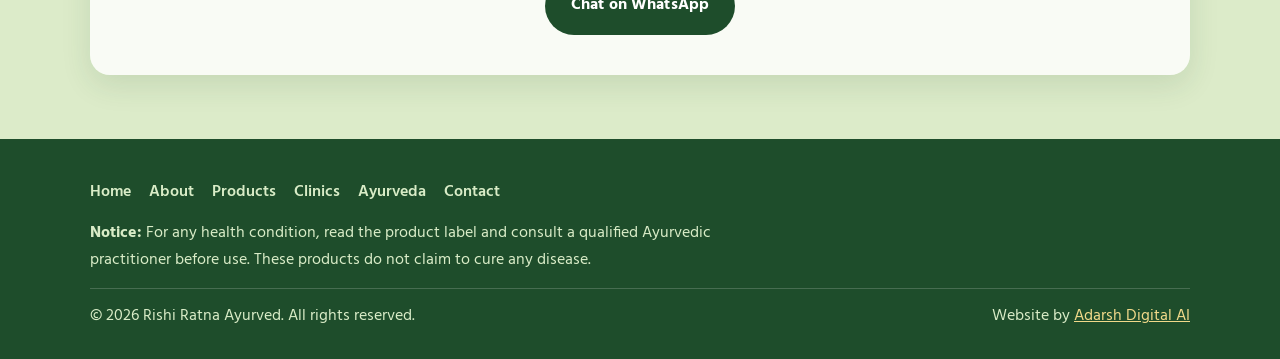
==== commit 65bcbebe: "Wrap hero logo in a div for better styling" ====
--- a/index.html
+++ b/index.html
@@ -42,7 +42,7 @@
           <a class="btn line" href="clinics.html">Find our clinics</a>
         </div>
       </div>
-      <img class="hero-logo" src="logo/rra.png" alt="">
+      <div class="hero-logo-wrap"><img class="hero-logo" src="logo/rra.png" alt=""></div>
     </div>
     <ul class="wrap hero-facts">
       <li><b>2020</b><span>Established</span></li>
--- a/style.css
+++ b/style.css
@@ -381,4 +381,23 @@
   html{scroll-behavior:auto}
   .bn-track,.choice{transition:none}
   .choice:hover{transform:none}
-}+}
+
+/* ============ 22. HOME HERO (text banner) ============ */
+.hero.home{padding:72px 0 0}
+.hero-grid{position:relative;display:grid;grid-template-columns:1.35fr .65fr;gap:36px;align-items:center}
+.hero-badge{display:inline-block;background:rgba(255,255,255,.16);border:1px solid rgba(255,255,255,.35);padding:4px 16px;border-radius:999px;font-weight:600;margin-bottom:16px}
+.hero.home h1{font-size:clamp(2.6rem,7vw,4.6rem);margin-bottom:10px}
+.hero .hero-hi{font-family:var(--serif);font-size:clamp(1.3rem,3vw,1.9rem);line-height:1.4;color:#ffe9a8;margin-bottom:14px}
+.hero-copy p{max-width:54ch}
+.hero-logo{justify-self:center;width:min(300px,100%);aspect-ratio:1/1;object-fit:contain;border-radius:50%;background:#fff;padding:10px;box-shadow:0 0 0 8px rgba(224,165,38,.55),0 0 60px rgba(224,165,38,.45)}
+.hero-facts{position:relative;list-style:none;display:grid;grid-template-columns:repeat(4,1fr);gap:14px;margin-top:48px;padding-bottom:36px}
+.hero-facts li{background:rgba(255,255,255,.12);border:1px solid rgba(255,255,255,.25);border-radius:16px;padding:14px 12px;text-align:center;backdrop-filter:blur(4px)}
+.hero-facts b{display:block;font-family:var(--serif);font-weight:400;font-size:1.6rem;line-height:1.2;color:#ffe9a8}
+.hero-facts span{font-size:.95rem;color:#e7f3d9}
+@media(max-width:820px){
+  .hero-grid{grid-template-columns:1fr}
+  .hero-logo{order:-1;width:130px;justify-self:start}
+  .hero-facts{grid-template-columns:repeat(2,1fr);margin-top:32px}
+}
+@media(max-width:600px){.hero.home{padding-top:44px}}
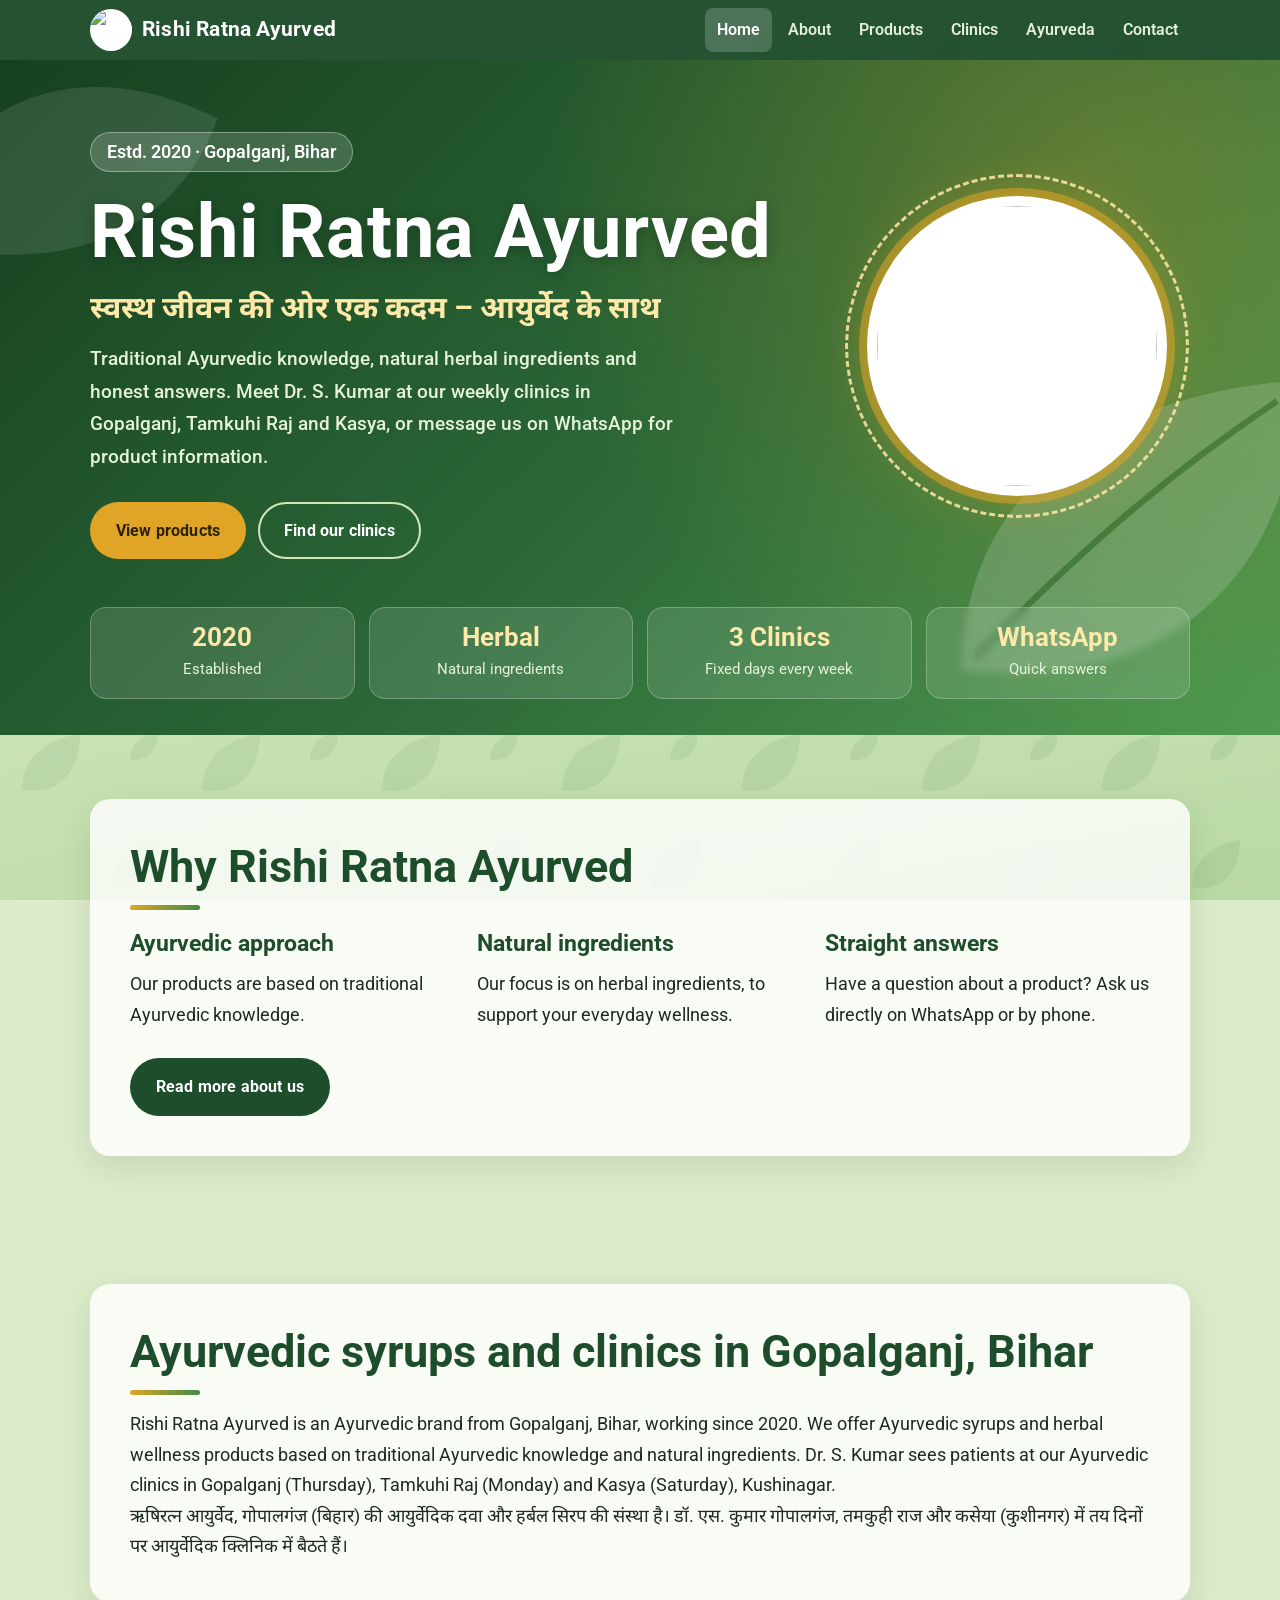
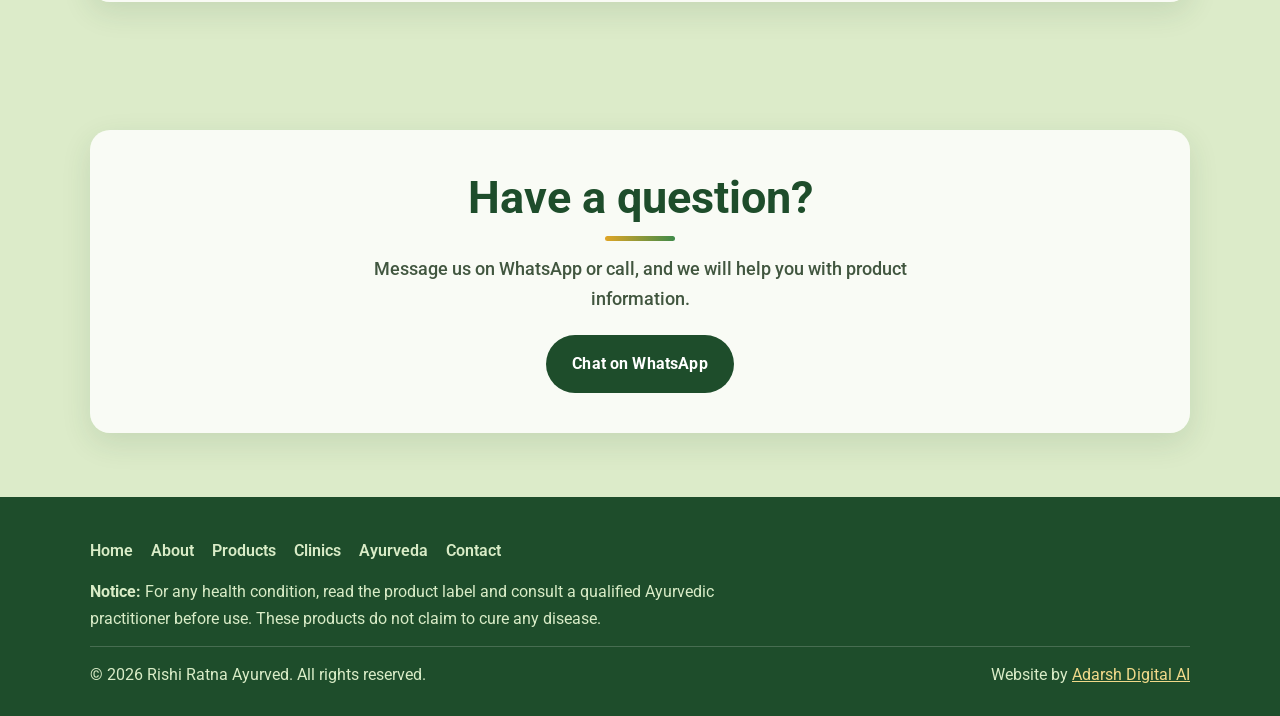
==== commit b45bc0f2: "Enhance SEO with updated title and descriptions Updated the title and meta description for improved " ====
--- a/index.html
+++ b/index.html
@@ -3,12 +3,13 @@
 <head>
 <meta charset="UTF-8">
 <meta name="viewport" content="width=device-width, initial-scale=1">
-<title>Rishi Ratna Ayurved | Ayurvedic Syrups, Gopalganj, Bihar</title>
-<meta name="description" content="Rishi Ratna Ayurved, Gopalganj (Bihar): Ayurvedic syrups based on traditional knowledge. Find our clinics and contact us on WhatsApp.">
+<title>Rishi Ratna Ayurved | Ayurvedic Syrups &amp; Clinic in Gopalganj, Bihar</title>
+<meta name="description" content="Rishi Ratna Ayurved, Gopalganj, Bihar: Ayurvedic syrups and herbal wellness products. Meet Dr. S. Kumar at our Ayurvedic clinics in Gopalganj, Tamkuhi Raj and Kasya.">
 <meta name="robots" content="index, follow">
+<meta name="keywords" content="Rishi Ratna Ayurved, ऋषिरत्न आयुर्वेद, Ayurvedic syrup, Ayurvedic medicine Gopalganj, Ayurvedic clinic Gopalganj, Ayurvedic doctor Gopalganj, Dr. S. Kumar, herbal syrup, Ayurvedic clinic Tamkuhi Raj, Ayurvedic clinic Kasya, Kushinagar, Bihar Ayurveda, आयुर्वेदिक दवा, आयुर्वेदिक क्लिनिक गोपालगंज">
 <link rel="canonical" href="https://rishiratnaayurveda.netlify.app/">
-<meta property="og:title" content="Rishi Ratna Ayurved | Ayurvedic Syrups, Gopalganj, Bihar">
-<meta property="og:description" content="Ayurvedic syrups based on traditional knowledge. Find our clinics and contact us on WhatsApp.">
+<meta property="og:title" content="Rishi Ratna Ayurved | Ayurvedic Syrups &amp; Clinic in Gopalganj, Bihar">
+<meta property="og:description" content="Ayurvedic syrups and herbal wellness products from Gopalganj, Bihar. Meet Dr. S. Kumar at our clinics in Gopalganj, Tamkuhi Raj and Kasya.">
 <meta property="og:type" content="website">
 <meta property="og:url" content="https://rishiratnaayurveda.netlify.app/">
 <meta property="og:image" content="https://rishiratnaayurveda.netlify.app/logo/rra.png">
@@ -16,7 +17,7 @@
 <link rel="preconnect" href="https://fonts.googleapis.com">
 <link rel="preconnect" href="https://fonts.gstatic.com" crossorigin>
 <link rel="stylesheet" href="style.css">
-<script type="application/ld+json">{"@context":"https://schema.org","@type":"LocalBusiness","name":"Rishi Ratna Ayurved","telephone":"+919431873287","email":"info.rishiratnaayurved@gmail.com","url":"https://rishiratnaayurveda.netlify.app/","address":{"@type":"PostalAddress","streetAddress":"Gurumha, Post Sankhekhas","addressLocality":"Gopalganj","addressRegion":"Bihar","postalCode":"841438","addressCountry":"IN"}}</script>
+<script type="application/ld+json">{"@context":"https://schema.org","@type":"LocalBusiness","name":"Rishi Ratna Ayurved","alternateName":"ऋषिरत्न आयुर्वेद","description":"Ayurvedic syrups and herbal wellness products, with weekly Ayurvedic clinics by Dr. S. Kumar in Gopalganj, Tamkuhi Raj and Kasya.","foundingDate":"2020","telephone":"+919431873287","email":"info.rishiratnaayurved@gmail.com","url":"https://rishiratnaayurveda.netlify.app/","logo":"https://rishiratnaayurveda.netlify.app/logo/rra.png","image":"https://rishiratnaayurveda.netlify.app/logo/rra.png","areaServed":["Gopalganj","Tamkuhi Raj","Kasya","Kushinagar","Bihar"],"address":{"@type":"PostalAddress","streetAddress":"Gurumha, Post Sankhekhas","addressLocality":"Gopalganj","addressRegion":"Bihar","postalCode":"841438","addressCountry":"IN"}}</script>
 </head>
 <body>
 <header>
@@ -65,6 +66,14 @@
   </section>
 
   <section>
+    <div class="wrap"><div class="panel">
+      <h2>Ayurvedic syrups and clinics in Gopalganj, Bihar</h2>
+      <p>Rishi Ratna Ayurved is an Ayurvedic brand from Gopalganj, Bihar, working since 2020. We offer Ayurvedic syrups and herbal wellness products based on traditional Ayurvedic knowledge and natural ingredients. Dr. S. Kumar sees patients at our Ayurvedic clinics in Gopalganj (Thursday), Tamkuhi Raj (Monday) and Kasya (Saturday), Kushinagar.</p>
+      <p lang="hi">ऋषिरत्न आयुर्वेद, गोपालगंज (बिहार) की आयुर्वेदिक दवा और हर्बल सिरप की संस्था है। डॉ. एस. कुमार गोपालगंज, तमकुही राज और कसेया (कुशीनगर) में तय दिनों पर आयुर्वेदिक क्लिनिक में बैठते हैं।</p>
+    </div></div>
+  </section>
+
+  <section>
     <div class="wrap"><div class="panel cta">
       <h2>Have a question?</h2>
       <p class="sub">Message us on WhatsApp or call, and we will help you with product information.</p>
--- a/style.css
+++ b/style.css
@@ -25,7 +25,7 @@
    ============================================================ */
 
 /* ============ 1. FONTS & ROOT VARIABLES ============ */
-@import url("https://fonts.googleapis.com/css2?family=Yatra+One&family=Hind:wght@400;500;600;700&display=swap");
+@import url("https://fonts.googleapis.com/css2?family=Roboto:wght@400;500;700&family=Noto+Sans+Devanagari:wght@400;500;700&display=swap");
 
 :root{
   --forest:#1e4d2b;
@@ -35,8 +35,8 @@
   --bark:#5a3e2b;
   --turmeric:#e0a526;
   --ink:#1d2a20;
-  --serif:"Yatra One","Noto Sans Devanagari",Georgia,serif;
-  --sans:"Hind","Noto Sans Devanagari","Segoe UI",system-ui,sans-serif;
+  --serif:"Roboto","Noto Sans Devanagari",Arial,sans-serif;
+  --sans:"Roboto","Noto Sans Devanagari",Arial,sans-serif;
 }
 
 /* ============ 2. RESET & BASE ============ */
@@ -58,7 +58,7 @@
 /* ============ 3. NAVIGATION (HEADER) ============ */
 header{position:sticky;top:0;z-index:20;background:rgba(30,77,43,.96);backdrop-filter:blur(6px)}
 .bar{display:flex;align-items:center;justify-content:space-between;gap:12px;padding:8px 0}
-.brand{display:flex;align-items:center;gap:10px;text-decoration:none;color:#fff;font-family:var(--serif);font-size:1.3rem;letter-spacing:.01em;white-space:nowrap}
+.brand{display:flex;align-items:center;gap:10px;text-decoration:none;color:#fff;font-family:var(--serif);font-weight:700;font-size:1.3rem;letter-spacing:.01em;white-space:nowrap}
 .brand img{width:42px;height:42px;border-radius:50%;background:#fff;object-fit:contain}
 nav{display:flex;gap:4px;overflow-x:auto}
 nav a{color:#e5f1d6;text-decoration:none;padding:8px 12px;border-radius:8px;font-size:1.02rem;font-weight:600;white-space:nowrap}
@@ -87,7 +87,7 @@
 .hero .l1{right:-60px;bottom:-40px;width:420px;opacity:.16}
 .hero .l2{left:-90px;top:-70px;width:320px;opacity:.1;transform:rotate(200deg)}
 .hero .in{position:relative;max-width:640px}
-.hero h1{font-family:var(--serif);font-weight:400;font-size:clamp(2.4rem,6.5vw,4rem);line-height:1.2;letter-spacing:.01em;text-shadow:0 2px 14px rgba(0,0,0,.25);margin-bottom:16px}
+.hero h1{font-family:var(--serif);font-weight:700;font-size:clamp(2.4rem,6.5vw,4rem);line-height:1.2;letter-spacing:.01em;text-shadow:0 2px 14px rgba(0,0,0,.25);margin-bottom:16px}
 .hero p{font-size:1.2rem;font-weight:500;color:#e7f3d9;margin-bottom:28px}
 .btns{display:flex;flex-wrap:wrap;gap:12px}
 .hero.small{padding:48px 0 56px}
@@ -99,7 +99,7 @@
 /* ============ 6. SECTIONS & HEADINGS ============ */
 section{padding:64px 0}
 section.tight{padding:36px 0 0}
-h2{font-family:var(--serif);font-weight:400;font-size:clamp(1.9rem,4.5vw,2.8rem);color:var(--forest);margin-bottom:14px;line-height:1.25}
+h2{font-family:var(--serif);font-weight:700;font-size:clamp(1.9rem,4.5vw,2.8rem);color:var(--forest);margin-bottom:14px;line-height:1.25}
 h2::after{content:"";display:block;width:70px;height:5px;border-radius:5px;margin-top:10px;background:linear-gradient(90deg,var(--turmeric),var(--leaf))}
 .cta h2::after,.choice h2::after{margin-inline:auto}
 .sub{font-size:1.1rem;font-weight:500;color:#41563f;margin-bottom:32px;max-width:60ch}
@@ -107,7 +107,7 @@
 /* ============ 7. PANELS & COLUMNS ============ */
 .panel{background:rgba(255,255,255,.82);border-radius:20px;padding:clamp(22px,4vw,40px);box-shadow:0 10px 30px rgba(30,77,43,.12)}
 .cols{display:grid;grid-template-columns:repeat(auto-fit,minmax(230px,1fr));gap:22px;margin-top:8px}
-.cols h3{font-family:var(--serif);font-weight:400;color:var(--forest);font-size:1.45rem;margin-bottom:6px}
+.cols h3{font-family:var(--serif);font-weight:700;color:var(--forest);font-size:1.45rem;margin-bottom:6px}
 .more{margin-top:28px}
 .cta{text-align:center}
 .cta p{margin:0 auto 20px;max-width:55ch}
@@ -125,7 +125,7 @@
 .card .pic{aspect-ratio:1/1;background:var(--mist);display:grid;place-items:center}
 .card img{width:100%;height:100%;object-fit:contain;padding:10px}
 .card .body{padding:16px 18px 20px;display:flex;flex-direction:column;gap:6px;flex:1}
-.card h3{font-family:var(--serif);font-weight:400;font-size:1.25rem;color:var(--forest)}
+.card h3{font-family:var(--serif);font-weight:700;font-size:1.25rem;color:var(--forest)}
 .tag{font-size:.9rem;color:var(--bark);font-weight:700}
 .card p{font-size:.95rem;color:#3d4f3f}
 .meta{font-size:.9rem;color:#2d3f2f}
@@ -209,7 +209,7 @@
 .slide.pz>.wrap{display:flex;flex-direction:column;align-items:center;gap:12px}
 .slide.s3{background:url("data:image/svg+xml,%3Csvg xmlns='http://www.w3.org/2000/svg' width='180' height='180' viewBox='0 0 180 180'%3E%3Cg fill='%232f6b3a' fill-opacity='.08'%3E%3Cpath d='M22 70C22 36 50 18 80 14c0 34-18 62-58 56z'/%3E%3Cpath d='M112 168c0-28 22-44 48-48 0 28-14 52-48 48z'/%3E%3C/g%3E%3C/svg%3E"),linear-gradient(135deg,#f4faea 0%,#d6ebbb 100%)}
 .slide.s4{background:url("data:image/svg+xml,%3Csvg xmlns='http://www.w3.org/2000/svg' width='180' height='180' viewBox='0 0 180 180'%3E%3Cg fill='%232f6b3a' fill-opacity='.08'%3E%3Cpath d='M22 70C22 36 50 18 80 14c0 34-18 62-58 56z'/%3E%3Cpath d='M112 168c0-28 22-44 48-48 0 28-14 52-48 48z'/%3E%3C/g%3E%3C/svg%3E"),linear-gradient(135deg,#eaf6d8 0%,#c4e2a2 100%)}
-.pz-title{font-family:"Yatra One","Noto Sans Devanagari",serif;font-weight:400;color:#8a1c1c;font-size:clamp(2rem,5.5vw,3.4rem);line-height:1.2}
+.pz-title{font-family:var(--serif);font-weight:700;color:#8a1c1c;font-size:clamp(2rem,5.5vw,3.4rem);line-height:1.2}
 .pill{display:inline-block;padding:.2em 1.1em;border-radius:22px;font-weight:700;font-size:clamp(1rem,2.4vw,1.35rem);line-height:1.5}
 .pill.green{background:#1e5a2b;color:#fff}
 .pill.maroon{background:#8a1c1c;color:#fff}
@@ -244,8 +244,8 @@
 }
 .clinic-card:hover{transform:translateY(-6px);box-shadow:0 14px 34px rgba(30,77,43,.2)}
 
-.clinic-day{position:relative;text-align:center;padding:24px 18px 20px;color:#fff;font-family:var(--serif)}
-.clinic-day h3{font-family:var(--serif);font-weight:400;font-size:1.6rem;line-height:1.3;margin:6px 0 4px}
+.clinic-day{position:relative;text-align:center;padding:24px 18px 20px;color:#fff;font-family:var(--serif);font-weight:700}
+.clinic-day h3{font-family:var(--serif);font-weight:700;font-size:1.6rem;line-height:1.3;margin:6px 0 4px}
 .clinic-day-en{font-size:.85rem;font-weight:600;letter-spacing:.08em;text-transform:uppercase;opacity:.85}
 .clinic-icon{font-size:1.9rem;display:block;line-height:1}
 
@@ -254,7 +254,7 @@
 .day-sat{background:linear-gradient(135deg,#7a2a7a,#a94fa9)}
 
 .clinic-body{padding:20px 22px 24px;display:flex;flex-direction:column;gap:10px;flex:1}
-.clinic-body h4{font-family:var(--serif);font-weight:400;color:var(--forest);font-size:1.2rem;line-height:1.35}
+.clinic-body h4{font-family:var(--serif);font-weight:700;color:var(--forest);font-size:1.2rem;line-height:1.35}
 .clinic-addr{color:#3d4f3f;font-size:.98rem;line-height:1.6}
 
 .clinic-timing{display:flex;justify-content:space-between;align-items:center;gap:10px;background:var(--mist);border-left:4px solid var(--leaf);border-radius:10px;padding:10px 14px;margin-top:4px}
@@ -284,7 +284,7 @@
 
 /* Clinic details grid */
 .clinic-detail-grid{display:grid;grid-template-columns:repeat(auto-fit,minmax(220px,1fr));gap:22px;margin-top:8px}
-.clinic-info-block h3{font-family:var(--serif);font-weight:400;color:var(--forest);font-size:1.2rem;margin-bottom:6px}
+.clinic-info-block h3{font-family:var(--serif);font-weight:700;color:var(--forest);font-size:1.2rem;margin-bottom:6px}
 .clinic-info-block p{font-size:1rem;color:#3d4f3f;line-height:1.6}
 .clinic-info-block .muted{font-size:.9rem;color:#6a7a6a;font-weight:600}
 .clinic-info-block a{color:var(--forest);font-weight:700;text-decoration:none}
@@ -308,7 +308,7 @@
 .review-video iframe{position:absolute;inset:0;width:100%;height:100%;border:0}
 
 .review-meta{padding:16px 18px 20px;display:flex;flex-direction:column;gap:4px}
-.review-meta h4{font-family:var(--serif);font-weight:400;color:var(--forest);font-size:1.15rem}
+.review-meta h4{font-family:var(--serif);font-weight:700;color:var(--forest);font-size:1.15rem}
 .review-loc{font-size:.9rem;color:var(--bark);font-weight:600}
 .review-text{font-size:.98rem;color:#3d4f3f;font-style:italic;margin-top:6px;line-height:1.55}
 
@@ -388,16 +388,24 @@
 .hero-grid{position:relative;display:grid;grid-template-columns:1.35fr .65fr;gap:36px;align-items:center}
 .hero-badge{display:inline-block;background:rgba(255,255,255,.16);border:1px solid rgba(255,255,255,.35);padding:4px 16px;border-radius:999px;font-weight:600;margin-bottom:16px}
 .hero.home h1{font-size:clamp(2.6rem,7vw,4.6rem);margin-bottom:10px}
-.hero .hero-hi{font-family:var(--serif);font-size:clamp(1.3rem,3vw,1.9rem);line-height:1.4;color:#ffe9a8;margin-bottom:14px}
+.hero .hero-hi{font-family:var(--serif);font-weight:700;font-size:clamp(1.3rem,3vw,1.9rem);line-height:1.4;color:#ffe9a8;margin-bottom:14px}
 .hero-copy p{max-width:54ch}
-.hero-logo{justify-self:center;width:min(300px,100%);aspect-ratio:1/1;object-fit:contain;border-radius:50%;background:#fff;padding:10px;box-shadow:0 0 0 8px rgba(224,165,38,.55),0 0 60px rgba(224,165,38,.45)}
+/* animated logo: floats up and down, glows, and a dotted gold ring rotates around it */
+.hero-logo-wrap{position:relative;justify-self:center;width:min(300px,100%);aspect-ratio:1/1;animation:logo-float 4.5s ease-in-out infinite}
+.hero-logo-wrap::before{content:"";position:absolute;inset:-22px;border-radius:50%;border:3px dashed rgba(255,233,168,.85);animation:logo-spin 28s linear infinite}
+.hero-logo{display:block;width:100%;height:100%;object-fit:contain;border-radius:50%;background:#fff;padding:10px;box-shadow:0 0 0 8px rgba(224,165,38,.55),0 0 50px rgba(224,165,38,.4);animation:logo-glow 3s ease-in-out infinite}
+@keyframes logo-float{0%,100%{transform:translateY(0)}50%{transform:translateY(-14px)}}
+@keyframes logo-spin{to{transform:rotate(360deg)}}
+@keyframes logo-glow{0%,100%{box-shadow:0 0 0 8px rgba(224,165,38,.55),0 0 40px rgba(224,165,38,.35)}50%{box-shadow:0 0 0 8px rgba(224,165,38,.85),0 0 85px rgba(224,165,38,.7)}}
+@media (prefers-reduced-motion:reduce){.hero-logo-wrap,.hero-logo-wrap::before,.hero-logo{animation:none}}
 .hero-facts{position:relative;list-style:none;display:grid;grid-template-columns:repeat(4,1fr);gap:14px;margin-top:48px;padding-bottom:36px}
 .hero-facts li{background:rgba(255,255,255,.12);border:1px solid rgba(255,255,255,.25);border-radius:16px;padding:14px 12px;text-align:center;backdrop-filter:blur(4px)}
-.hero-facts b{display:block;font-family:var(--serif);font-weight:400;font-size:1.6rem;line-height:1.2;color:#ffe9a8}
+.hero-facts b{display:block;font-family:var(--serif);font-weight:700;font-size:1.6rem;line-height:1.2;color:#ffe9a8}
 .hero-facts span{font-size:.95rem;color:#e7f3d9}
 @media(max-width:820px){
   .hero-grid{grid-template-columns:1fr}
-  .hero-logo{order:-1;width:130px;justify-self:start}
+  .hero-logo-wrap{order:-1;width:120px;justify-self:start;margin:14px}
+  .hero-logo-wrap::before{inset:-12px}
   .hero-facts{grid-template-columns:repeat(2,1fr);margin-top:32px}
 }
 @media(max-width:600px){.hero.home{padding-top:44px}}
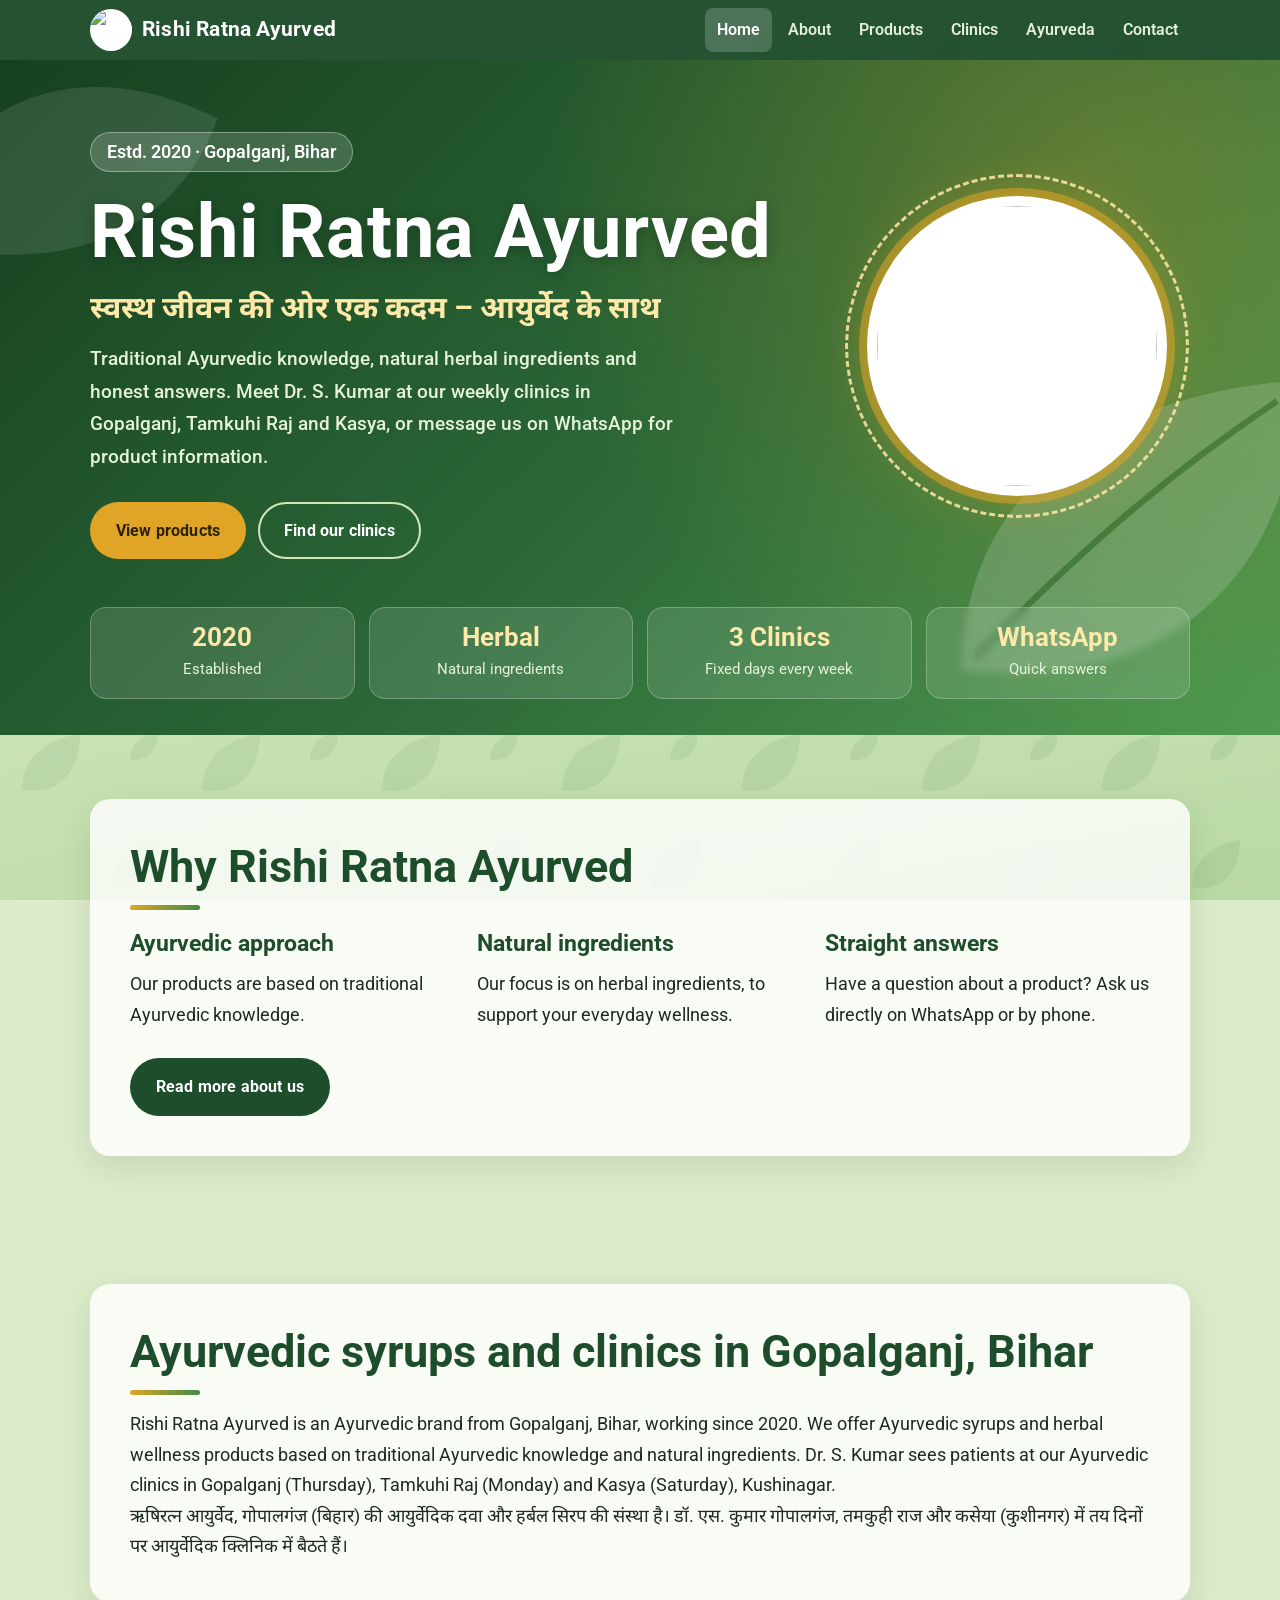
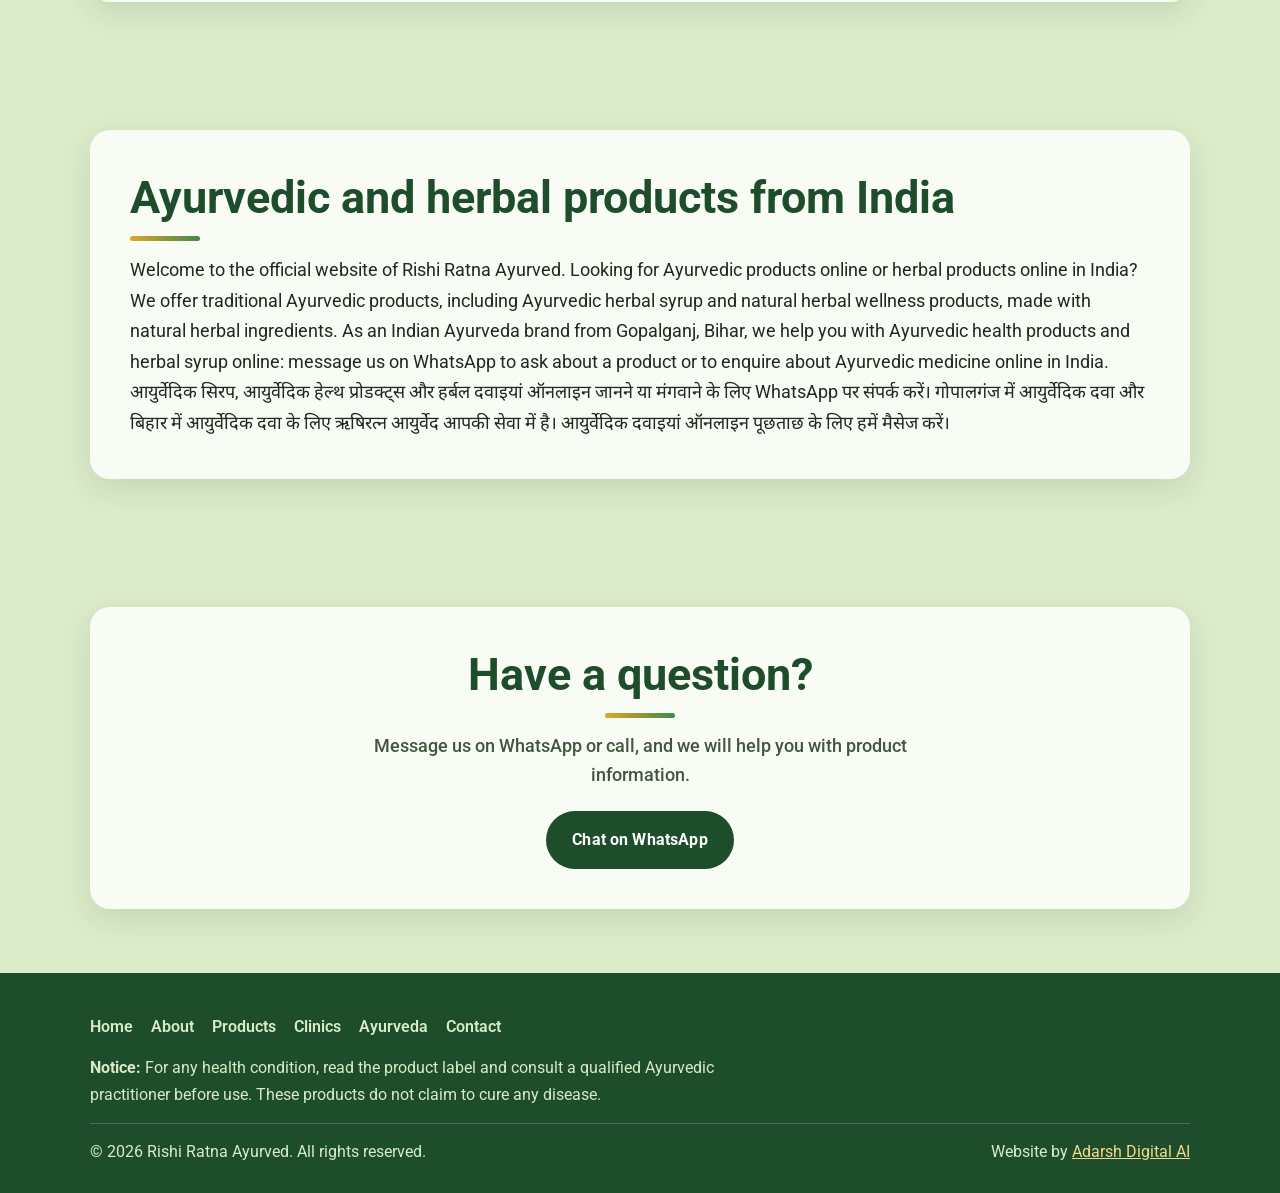
==== commit a9c33b1d: "Update index.html with new keywords and content Updated keywords meta tag and added new content sect" ====
--- a/index.html
+++ b/index.html
@@ -6,7 +6,7 @@
 <title>Rishi Ratna Ayurved | Ayurvedic Syrups &amp; Clinic in Gopalganj, Bihar</title>
 <meta name="description" content="Rishi Ratna Ayurved, Gopalganj, Bihar: Ayurvedic syrups and herbal wellness products. Meet Dr. S. Kumar at our Ayurvedic clinics in Gopalganj, Tamkuhi Raj and Kasya.">
 <meta name="robots" content="index, follow">
-<meta name="keywords" content="Rishi Ratna Ayurved, ऋषिरत्न आयुर्वेद, Ayurvedic syrup, Ayurvedic medicine Gopalganj, Ayurvedic clinic Gopalganj, Ayurvedic doctor Gopalganj, Dr. S. Kumar, herbal syrup, Ayurvedic clinic Tamkuhi Raj, Ayurvedic clinic Kasya, Kushinagar, Bihar Ayurveda, आयुर्वेदिक दवा, आयुर्वेदिक क्लिनिक गोपालगंज">
+<meta name="keywords" content="Rishi Ratna Ayurved, Rishi Ratna Ayurved official website, ऋषिरत्न आयुर्वेद, Ayurvedic products online, herbal products online India, herbal syrup online, Ayurvedic health products, natural herbal products, Ayurvedic medicine online India, herbal wellness products, Ayurvedic herbal products, traditional Ayurvedic products, Ayurveda wellness products, Indian herbal products, Ayurvedic herbal syrup, Ayurvedic products manufacturer India, natural herbal wellness products, Ayurvedic product supplier India, Indian Ayurveda brand, herbal wellness products online, Ayurvedic medicine company India, traditional Indian herbal products, Ayurvedic syrup, Ayurvedic medicine Gopalganj, Ayurvedic clinic Gopalganj, Dr. S. Kumar, आयुर्वेदिक सिरप, आयुर्वेदिक हेल्थ प्रोडक्ट्स, हर्बल दवाइयां, आयुर्वेदिक दवाइयां ऑनलाइन, गोपालगंज में आयुर्वेदिक दवा, बिहार में आयुर्वेदिक दवा, आयुर्वेदिक क्लिनिक गोपालगंज">
 <link rel="canonical" href="https://rishiratnaayurveda.netlify.app/">
 <meta property="og:title" content="Rishi Ratna Ayurved | Ayurvedic Syrups &amp; Clinic in Gopalganj, Bihar">
 <meta property="og:description" content="Ayurvedic syrups and herbal wellness products from Gopalganj, Bihar. Meet Dr. S. Kumar at our clinics in Gopalganj, Tamkuhi Raj and Kasya.">
@@ -17,7 +17,7 @@
 <link rel="preconnect" href="https://fonts.googleapis.com">
 <link rel="preconnect" href="https://fonts.gstatic.com" crossorigin>
 <link rel="stylesheet" href="style.css">
-<script type="application/ld+json">{"@context":"https://schema.org","@type":"LocalBusiness","name":"Rishi Ratna Ayurved","alternateName":"ऋषिरत्न आयुर्वेद","description":"Ayurvedic syrups and herbal wellness products, with weekly Ayurvedic clinics by Dr. S. Kumar in Gopalganj, Tamkuhi Raj and Kasya.","foundingDate":"2020","telephone":"+919431873287","email":"info.rishiratnaayurved@gmail.com","url":"https://rishiratnaayurveda.netlify.app/","logo":"https://rishiratnaayurveda.netlify.app/logo/rra.png","image":"https://rishiratnaayurveda.netlify.app/logo/rra.png","areaServed":["Gopalganj","Tamkuhi Raj","Kasya","Kushinagar","Bihar"],"address":{"@type":"PostalAddress","streetAddress":"Gurumha, Post Sankhekhas","addressLocality":"Gopalganj","addressRegion":"Bihar","postalCode":"841438","addressCountry":"IN"}}</script>
+<script type="application/ld+json">{"@context":"https://schema.org","@type":"LocalBusiness","name":"Rishi Ratna Ayurved","alternateName":"ऋषिरत्न आयुर्वेद","description":"Ayurvedic syrups and herbal wellness products, with weekly Ayurvedic clinics by Dr. S. Kumar in Gopalganj, Tamkuhi Raj and Kasya.","foundingDate":"2020","telephone":"+919431873287","email":"info.rishiratnaayurved@gmail.com","url":"https://rishiratnaayurveda.netlify.app/","logo":"https://rishiratnaayurveda.netlify.app/logo/rra.png","image":"https://rishiratnaayurveda.netlify.app/logo/rra.png","knowsAbout":["Ayurvedic products","Herbal syrup","Ayurvedic wellness products","Natural herbal products"],"areaServed":["Gopalganj","Tamkuhi Raj","Kasya","Kushinagar","Bihar"],"address":{"@type":"PostalAddress","streetAddress":"Gurumha, Post Sankhekhas","addressLocality":"Gopalganj","addressRegion":"Bihar","postalCode":"841438","addressCountry":"IN"}}</script>
 </head>
 <body>
 <header>
@@ -74,6 +74,14 @@
   </section>
 
   <section>
+    <div class="wrap"><div class="panel">
+      <h2>Ayurvedic and herbal products from India</h2>
+      <p>Welcome to the official website of Rishi Ratna Ayurved. Looking for Ayurvedic products online or herbal products online in India? We offer traditional Ayurvedic products, including Ayurvedic herbal syrup and natural herbal wellness products, made with natural herbal ingredients. As an Indian Ayurveda brand from Gopalganj, Bihar, we help you with Ayurvedic health products and herbal syrup online: message us on WhatsApp to ask about a product or to enquire about Ayurvedic medicine online in India.</p>
+      <p lang="hi">आयुर्वेदिक सिरप, आयुर्वेदिक हेल्थ प्रोडक्ट्स और हर्बल दवाइयां ऑनलाइन जानने या मंगवाने के लिए WhatsApp पर संपर्क करें। गोपालगंज में आयुर्वेदिक दवा और बिहार में आयुर्वेदिक दवा के लिए ऋषिरत्न आयुर्वेद आपकी सेवा में है। आयुर्वेदिक दवाइयां ऑनलाइन पूछताछ के लिए हमें मैसेज करें।</p>
+    </div></div>
+  </section>
+
+  <section>
     <div class="wrap"><div class="panel cta">
       <h2>Have a question?</h2>
       <p class="sub">Message us on WhatsApp or call, and we will help you with product information.</p>
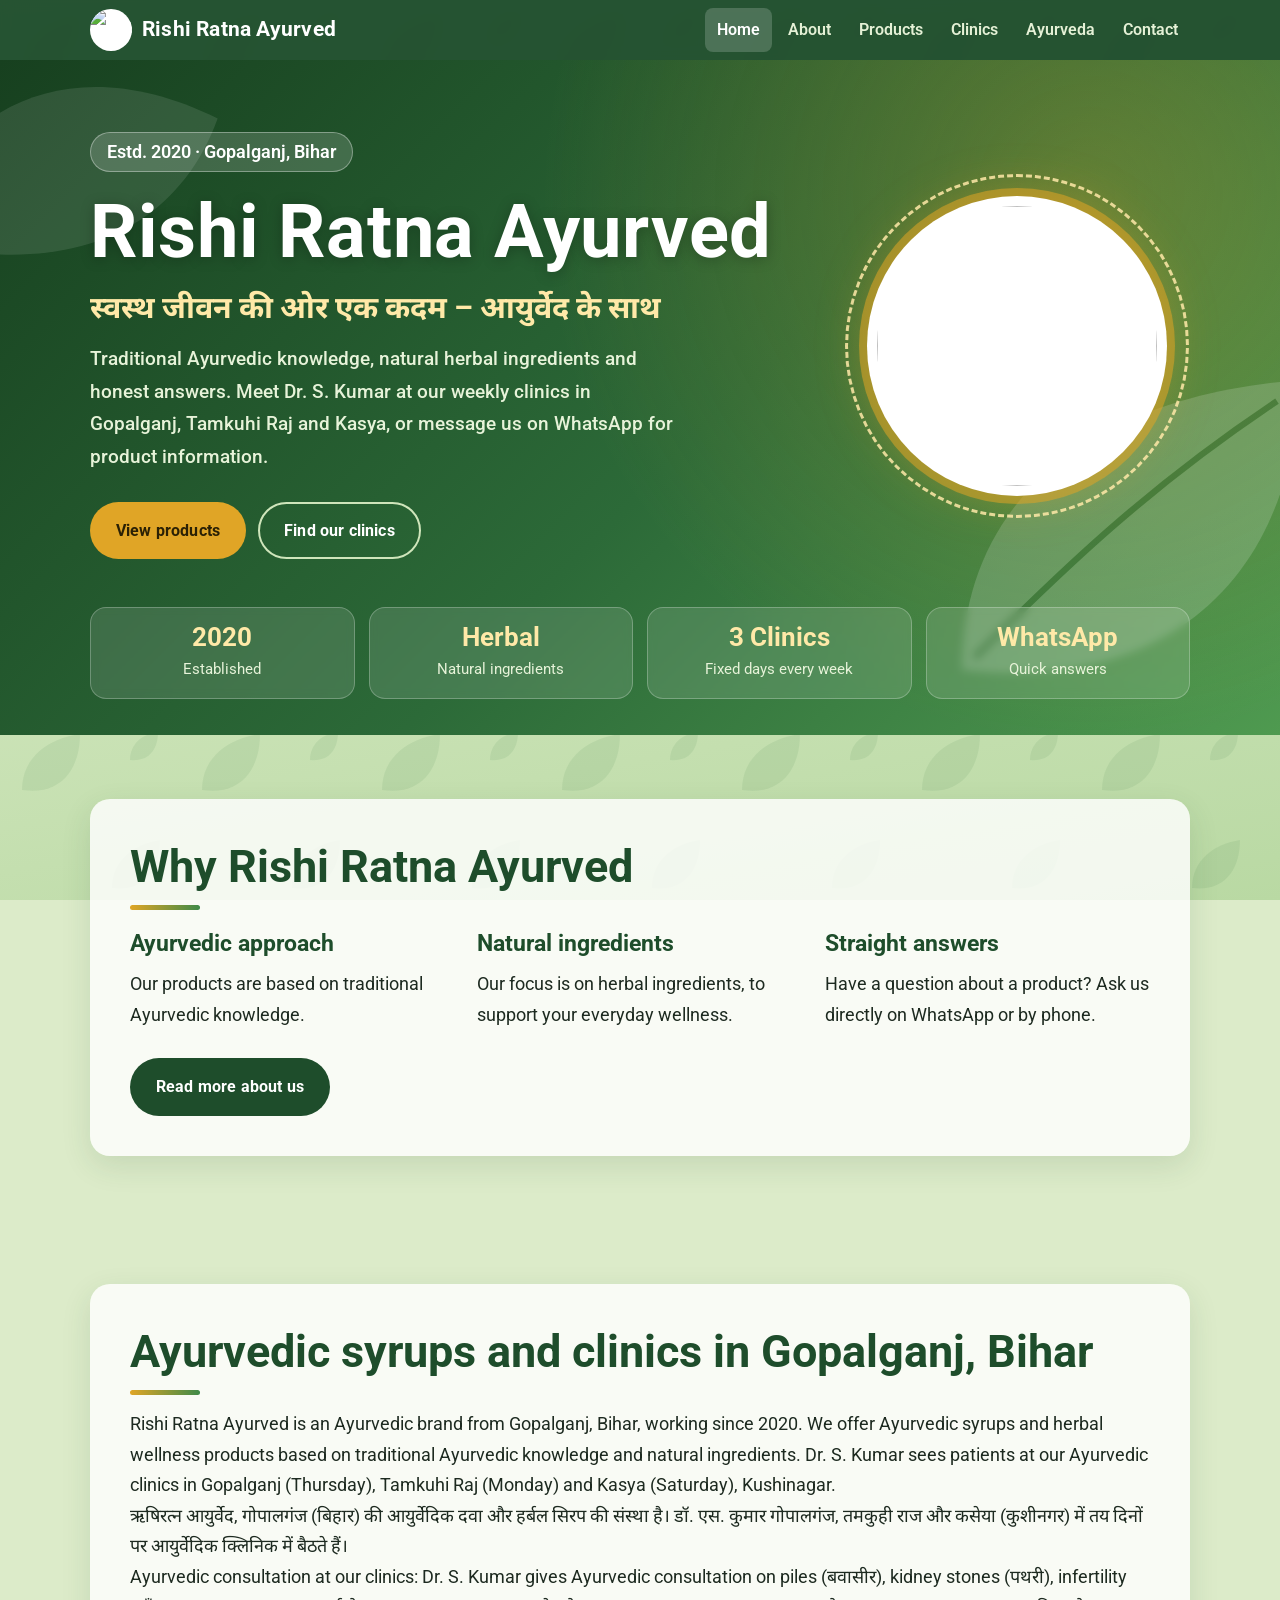
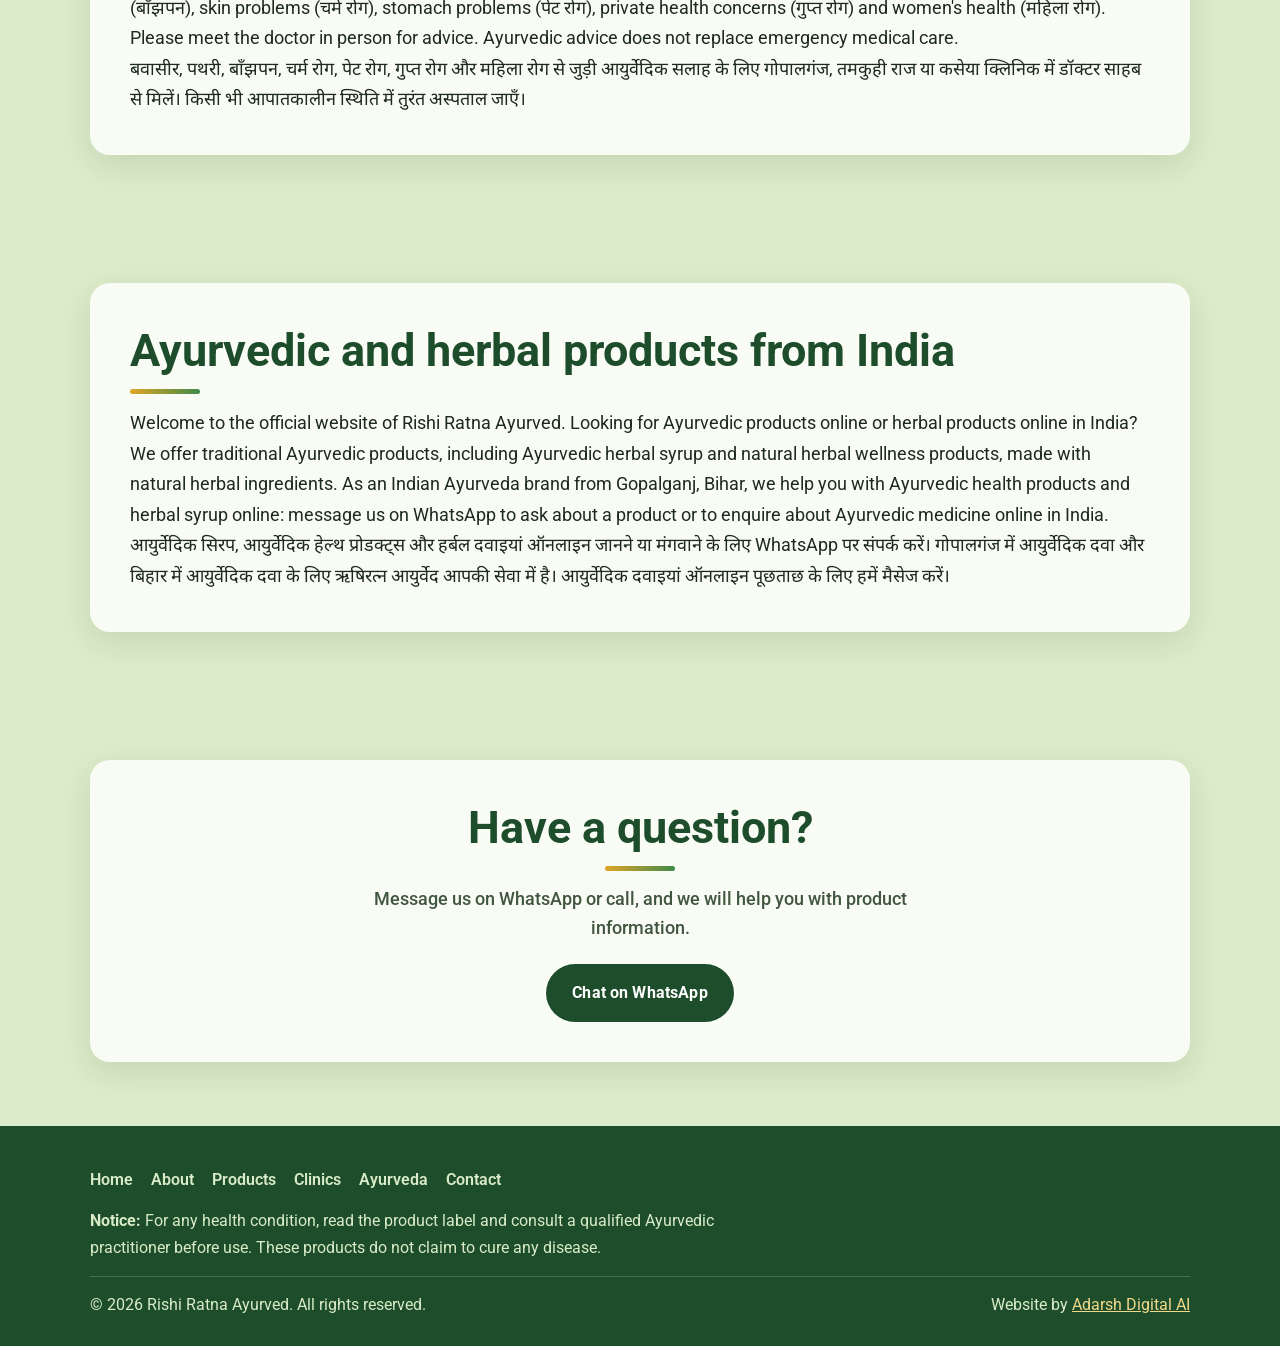
==== commit fc406b80: "Enhance index.html with Ayurvedic consultation info Added Ayurvedic consultation details for various" ====
--- a/index.html
+++ b/index.html
@@ -6,7 +6,7 @@
 <title>Rishi Ratna Ayurved | Ayurvedic Syrups &amp; Clinic in Gopalganj, Bihar</title>
 <meta name="description" content="Rishi Ratna Ayurved, Gopalganj, Bihar: Ayurvedic syrups and herbal wellness products. Meet Dr. S. Kumar at our Ayurvedic clinics in Gopalganj, Tamkuhi Raj and Kasya.">
 <meta name="robots" content="index, follow">
-<meta name="keywords" content="Rishi Ratna Ayurved, Rishi Ratna Ayurved official website, ऋषिरत्न आयुर्वेद, Ayurvedic products online, herbal products online India, herbal syrup online, Ayurvedic health products, natural herbal products, Ayurvedic medicine online India, herbal wellness products, Ayurvedic herbal products, traditional Ayurvedic products, Ayurveda wellness products, Indian herbal products, Ayurvedic herbal syrup, Ayurvedic products manufacturer India, natural herbal wellness products, Ayurvedic product supplier India, Indian Ayurveda brand, herbal wellness products online, Ayurvedic medicine company India, traditional Indian herbal products, Ayurvedic syrup, Ayurvedic medicine Gopalganj, Ayurvedic clinic Gopalganj, Dr. S. Kumar, आयुर्वेदिक सिरप, आयुर्वेदिक हेल्थ प्रोडक्ट्स, हर्बल दवाइयां, आयुर्वेदिक दवाइयां ऑनलाइन, गोपालगंज में आयुर्वेदिक दवा, बिहार में आयुर्वेदिक दवा, आयुर्वेदिक क्लिनिक गोपालगंज">
+<meta name="keywords" content="Rishi Ratna Ayurved, Rishi Ratna Ayurved official website, ऋषिरत्न आयुर्वेद, Ayurvedic products online, herbal products online India, herbal syrup online, Ayurvedic health products, natural herbal products, Ayurvedic medicine online India, herbal wellness products, Ayurvedic herbal products, traditional Ayurvedic products, Ayurveda wellness products, Indian herbal products, Ayurvedic herbal syrup, Ayurvedic products manufacturer India, natural herbal wellness products, Ayurvedic product supplier India, Indian Ayurveda brand, herbal wellness products online, Ayurvedic medicine company India, traditional Indian herbal products, Ayurvedic syrup, Ayurvedic medicine Gopalganj, Ayurvedic clinic Gopalganj, Dr. S. Kumar, आयुर्वेदिक सिरप, आयुर्वेदिक हेल्थ प्रोडक्ट्स, हर्बल दवाइयां, आयुर्वेदिक दवाइयां ऑनलाइन, गोपालगंज में आयुर्वेदिक दवा, बिहार में आयुर्वेदिक दवा, आयुर्वेदिक क्लिनिक गोपालगंज, Ayurvedic doctor Gopalganj, Ayurvedic consultation piles, Ayurvedic consultation kidney stones, Ayurvedic consultation infertility, Ayurvedic consultation skin problems, Ayurvedic consultation stomach problems, Ayurvedic consultation women's health, बवासीर आयुर्वेदिक परामर्श, पथरी आयुर्वेदिक परामर्श, बाँझपन आयुर्वेदिक परामर्श, चर्म रोग आयुर्वेदिक परामर्श, पेट रोग आयुर्वेदिक परामर्श, गुप्त रोग आयुर्वेदिक परामर्श, महिला रोग आयुर्वेदिक परामर्श, आयुर्वेदिक डॉक्टर गोपालगंज">
 <link rel="canonical" href="https://rishiratnaayurveda.netlify.app/">
 <meta property="og:title" content="Rishi Ratna Ayurved | Ayurvedic Syrups &amp; Clinic in Gopalganj, Bihar">
 <meta property="og:description" content="Ayurvedic syrups and herbal wellness products from Gopalganj, Bihar. Meet Dr. S. Kumar at our clinics in Gopalganj, Tamkuhi Raj and Kasya.">
@@ -70,6 +70,8 @@
       <h2>Ayurvedic syrups and clinics in Gopalganj, Bihar</h2>
       <p>Rishi Ratna Ayurved is an Ayurvedic brand from Gopalganj, Bihar, working since 2020. We offer Ayurvedic syrups and herbal wellness products based on traditional Ayurvedic knowledge and natural ingredients. Dr. S. Kumar sees patients at our Ayurvedic clinics in Gopalganj (Thursday), Tamkuhi Raj (Monday) and Kasya (Saturday), Kushinagar.</p>
       <p lang="hi">ऋषिरत्न आयुर्वेद, गोपालगंज (बिहार) की आयुर्वेदिक दवा और हर्बल सिरप की संस्था है। डॉ. एस. कुमार गोपालगंज, तमकुही राज और कसेया (कुशीनगर) में तय दिनों पर आयुर्वेदिक क्लिनिक में बैठते हैं।</p>
+      <p>Ayurvedic consultation at our clinics: Dr. S. Kumar gives Ayurvedic consultation on piles (बवासीर), kidney stones (पथरी), infertility (बाँझपन), skin problems (चर्म रोग), stomach problems (पेट रोग), private health concerns (गुप्त रोग) and women's health (महिला रोग). Please meet the doctor in person for advice. Ayurvedic advice does not replace emergency medical care.</p>
+      <p lang="hi">बवासीर, पथरी, बाँझपन, चर्म रोग, पेट रोग, गुप्त रोग और महिला रोग से जुड़ी आयुर्वेदिक सलाह के लिए गोपालगंज, तमकुही राज या कसेया क्लिनिक में डॉक्टर साहब से मिलें। किसी भी आपातकालीन स्थिति में तुरंत अस्पताल जाएँ।</p>
     </div></div>
   </section>
 
